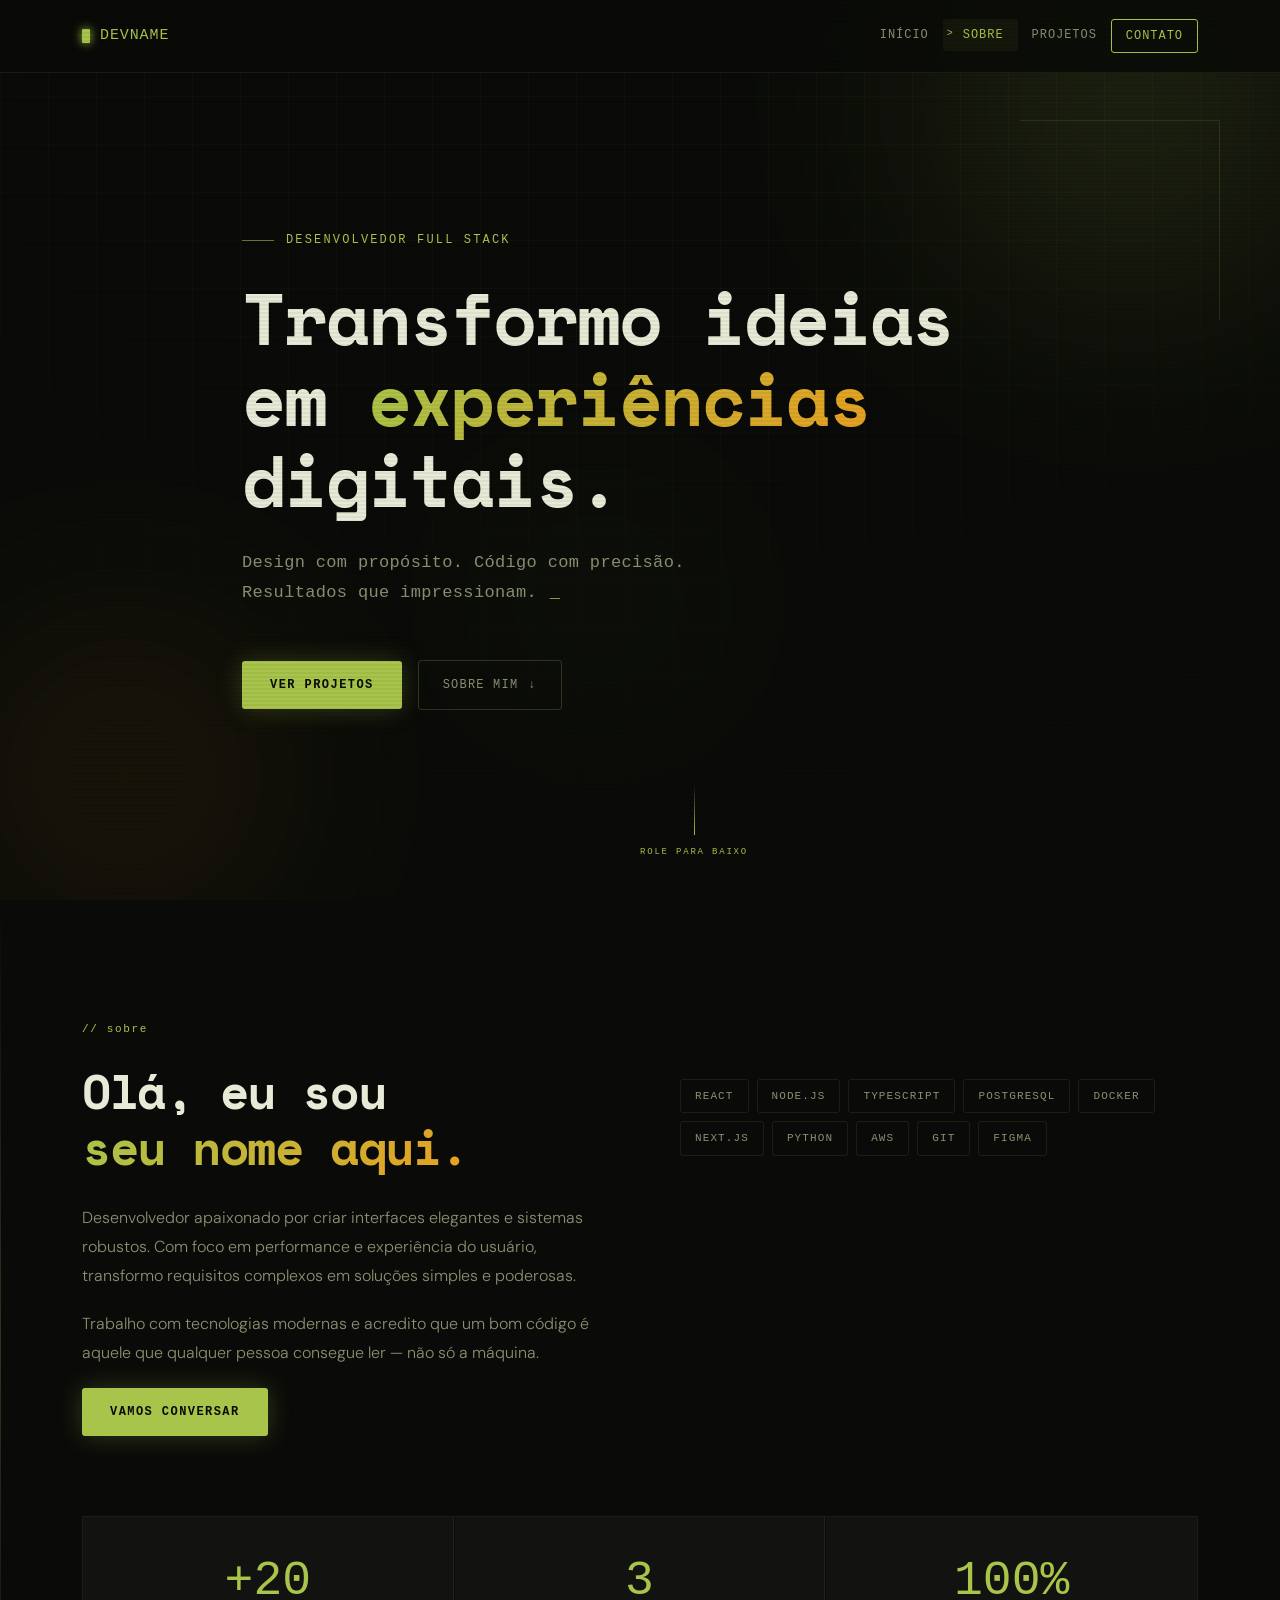
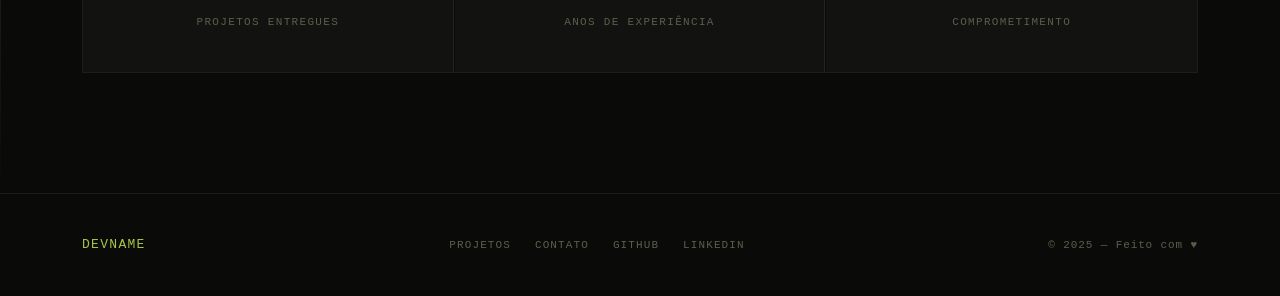
==== index.html @ 1d3e862f "update" ====
<!DOCTYPE html>
<html lang="pt-BR">
<head>
    <meta charset="UTF-8">
    <meta name="viewport" content="width=device-width, initial-scale=1.0">
    <title>Dev Portfolio</title>
    <link rel="preconnect" href="https://fonts.googleapis.com">
    <link rel="preconnect" href="https://fonts.gstatic.com" crossorigin>
    <link href="https://fonts.googleapis.com/css2?family=Space+Mono:wght@400;700&family=DM+Sans:opsz,wght@9..40,300;9..40,400;9..40,500&display=swap" rel="stylesheet">
    <link href="css/bootstrap.css" rel="stylesheet">
    <link href="css/style.css" rel="stylesheet">
</head>

<body data-bs-spy="scroll" data-bs-target="#menu" data-bs-offset="80" tabindex="0">

<!-- NAVBAR -->
<header id="site-header">
    <nav class="navbar navbar-expand-lg fixed-top">
        <div class="container">
            <a class="navbar-brand" href="#">
                <span class="brand-dot"></span>
                DevName
            </a>

            <button class="navbar-toggler" type="button" data-bs-toggle="collapse" data-bs-target="#menu">
                <span class="toggler-bar"></span>
                <span class="toggler-bar"></span>
            </button>

            <div class="collapse navbar-collapse" id="menu">
                <ul class="navbar-nav ms-auto">
                    <li class="nav-item"><a class="nav-link" href="#inicio">Início</a></li>
                    <li class="nav-item"><a class="nav-link" href="#sobre">Sobre</a></li>
                    <li class="nav-item"><a class="nav-link" href="projetos.html">Projetos</a></li>
                    <li class="nav-item"><a class="nav-link nav-cta" href="contato.html">Contato</a></li>
                </ul>
            </div>
        </div>
    </nav>
</header>

<!-- HERO -->
<section id="inicio" class="hero-section">
    <div class="hero-bg">
        <div class="orb orb-1"></div>
        <div class="orb orb-2"></div>
        <div class="orb orb-3"></div>
        <div class="grid-overlay"></div>
    </div>

    <div class="container hero-content">
        <div class="hero-eyebrow reveal-up">Desenvolvedor Full Stack</div>
        <h1 class="hero-title reveal-up delay-1">
            Transformo ideias<br>
            em <em>experiências</em><br>
            digitais.
        </h1>
        <p class="hero-sub reveal-up delay-2">
            Design com propósito. Código com precisão.<br>Resultados que impressionam.
        </p>
        <div class="hero-actions reveal-up delay-3">
            <a href="projetos.html" class="btn-primary-custom">Ver projetos</a>
            <a href="#sobre" class="btn-ghost-custom">Sobre mim <span class="arrow">↓</span></a>
        </div>
    </div>

    <div class="hero-scroll-hint reveal-up delay-4">
        <div class="scroll-line"></div>
        <span>role para baixo</span>
    </div>
</section>

<!-- SOBRE -->
<section id="sobre" class="sobre-section">
    <div class="container">
        <div class="section-label reveal-up">// sobre</div>

        <div class="sobre-grid">
            <div class="sobre-text">
                <h2 class="section-title reveal-up">
                    Olá, eu sou<br><em>seu nome aqui.</em>
                </h2>
                <p class="reveal-up delay-1">
                    Desenvolvedor apaixonado por criar interfaces elegantes e sistemas robustos. 
                    Com foco em performance e experiência do usuário, transformo requisitos 
                    complexos em soluções simples e poderosas.
                </p>
                <p class="reveal-up delay-2">
                    Trabalho com tecnologias modernas e acredito que um bom código é aquele 
                    que qualquer pessoa consegue ler — não só a máquina.
                </p>
                <a href="contato.html" class="btn-primary-custom reveal-up delay-3">Vamos conversar</a>
            </div>

            <div class="sobre-skills reveal-up delay-1">
                <div class="skill-chip">React</div>
                <div class="skill-chip">Node.js</div>
                <div class="skill-chip">TypeScript</div>
                <div class="skill-chip">PostgreSQL</div>
                <div class="skill-chip">Docker</div>
                <div class="skill-chip">Next.js</div>
                <div class="skill-chip">Python</div>
                <div class="skill-chip">AWS</div>
                <div class="skill-chip">Git</div>
                <div class="skill-chip">Figma</div>
            </div>
        </div>

        <!-- Stats -->
        <div class="stats-row">
            <div class="stat-card reveal-up">
                <div class="stat-number">+20</div>
                <div class="stat-label">Projetos entregues</div>
            </div>
            <div class="stat-card reveal-up delay-1">
                <div class="stat-number">3</div>
                <div class="stat-label">Anos de experiência</div>
            </div>
            <div class="stat-card reveal-up delay-2">
                <div class="stat-number">100%</div>
                <div class="stat-label">Comprometimento</div>
            </div>
        </div>

    </div>
</section>

<!-- FOOTER -->
<footer class="site-footer">
    <div class="container">
        <div class="footer-inner">
            <div class="footer-brand">DevName</div>
            <div class="footer-links">
                <a href="projetos.html">Projetos</a>
                <a href="contato.html">Contato</a>
                <a href="https://github.com" target="_blank">GitHub</a>
                <a href="https://linkedin.com" target="_blank">LinkedIn</a>
            </div>
            <div class="footer-copy">© 2025 — Feito com ♥</div>
        </div>
    </div>
</foot>

<script src="js/bootstrap.bundle.min.js"></script>
<script src="js/script.js"></script>
</body>
</html>
---- css/style.css ----
/* ==============================================
   RESET & BASE
=============================================== */
*, *::before, *::after {
    box-sizing: border-box;
    margin: 0;
    padding: 0;
}

:root {
    --bg:          #0a0b08;
    --bg-2:        #0f1009;
    --surface:     rgba(255,255,255,0.03);
    --surface-2:   rgba(255,255,255,0.06);
    --border:      rgba(180,200,120,0.1);
    --border-2:    rgba(180,200,120,0.22);
    --text:        #d4d8c8;
    --text-muted:  #5a5f4a;
    --text-dim:    #8a9070;
    --accent:      #a8c44a;       /* terminal phosphor green */
    --accent-2:    #e8a020;       /* amber – oscilloscope */
    --accent-glow: rgba(168,196,74,0.2);
    --red:         #c44a4a;       /* warning/error red */

    --serif:  'Space Mono', 'Courier New', monospace;
    --sans:   'DM Sans', system-ui, sans-serif;
    --mono:   'Courier New', 'Lucida Console', monospace;

    --radius-sm: 3px;
    --radius:    6px;
    --radius-lg: 8px;

    --transition: 0.55s cubic-bezier(0.16, 1, 0.3, 1);
}

html { scroll-behavior: smooth; }

body {
    background: var(--bg);
    color: var(--text);
    font-family: var(--sans);
    font-size: 16px;
    line-height: 1.7;
    font-weight: 300;
    overflow-x: hidden;
    -webkit-font-smoothing: antialiased;
}

/* subtle scanline texture on body */
body::before {
    content: '';
    position: fixed;
    inset: 0;
    background-image: repeating-linear-gradient(
        0deg,
        transparent,
        transparent 2px,
        rgba(0,0,0,0.12) 2px,
        rgba(0,0,0,0.12) 4px
    );
    pointer-events: none;
    z-index: 9999;
    opacity: 0.4;
}

/* ==============================================
   NAVBAR
=============================================== */
.navbar {
    background: rgba(10,11,8,0.85) !important;
    backdrop-filter: blur(14px);
    -webkit-backdrop-filter: blur(14px);
    border-bottom: 1px solid var(--border) !important;
    padding: 18px 0;
    transition: padding 0.3s ease;
}

.navbar.scrolled {
    padding: 12px 0;
    border-bottom-color: var(--border-2) !important;
}

.navbar-brand {
    font-family: var(--mono);
    font-weight: 400;
    font-size: 15px;
    color: var(--accent) !important;
    letter-spacing: 0.06em;
    text-transform: uppercase;
    display: flex;
    align-items: center;
    gap: 10px;
    text-decoration: none;
}

/* blinking cursor dot */
.brand-dot {
    width: 8px;
    height: 14px;
    background: var(--accent);
    border-radius: 1px;
    display: inline-block;
    box-shadow: 0 0 10px var(--accent);
    animation: blink 1.1s step-end infinite;
}

@keyframes blink {
    0%, 100% { opacity: 1; }
    50%       { opacity: 0; }
}

.navbar-nav .nav-link {
    color: var(--text-dim) !important;
    font-family: var(--mono);
    font-size: 12px;
    font-weight: 400;
    letter-spacing: 0.08em;
    text-transform: uppercase;
    padding: 6px 14px !important;
    border-radius: var(--radius-sm);
    transition: all 0.2s ease;
    text-decoration: none;
    position: relative;
}

.navbar-nav .nav-link::before {
    content: '>';
    position: absolute;
    left: 4px;
    opacity: 0;
    color: var(--accent);
    font-size: 10px;
    transition: opacity 0.15s ease;
}

.navbar-nav .nav-link:hover,
.navbar-nav .nav-link.active {
    color: var(--accent) !important;
    background: rgba(168,196,74,0.06);
    padding-left: 20px !important;
}

.navbar-nav .nav-link:hover::before,
.navbar-nav .nav-link.active::before {
    opacity: 1;
}

.navbar-nav .nav-cta {
    background: transparent;
    border: 1px solid var(--accent) !important;
    color: var(--accent) !important;
    font-family: var(--mono);
}

.navbar-nav .nav-cta:hover {
    background: var(--accent) !important;
    color: var(--bg) !important;
    box-shadow: 0 0 16px var(--accent-glow);
}

.navbar-nav .nav-cta::before { display: none; }

.navbar-toggler {
    border: none !important;
    box-shadow: none !important;
    padding: 4px;
    display: flex;
    flex-direction: column;
    gap: 5px;
    background: none;
    cursor: pointer;
}

.toggler-bar {
    display: block;
    width: 22px;
    height: 1px;
    background: var(--accent);
    border-radius: 0;
    transition: all 0.3s ease;
}

/* ==============================================
   HERO BG EFFECTS
=============================================== */
.hero-bg {
    position: absolute;
    inset: 0;
    overflow: hidden;
    pointer-events: none;
    z-index: 0;
}

.orb {
    position: absolute;
    border-radius: 50%;
    filter: blur(100px);
    opacity: 0.18;
    animation: float 10s ease-in-out infinite;
}

.orb-1 {
    width: 600px;
    height: 600px;
    background: radial-gradient(circle, var(--accent) 0%, transparent 70%);
    top: -200px;
    right: -150px;
    animation-delay: 0s;
}

.orb-2 {
    width: 450px;
    height: 450px;
    background: radial-gradient(circle, var(--accent-2) 0%, transparent 70%);
    bottom: -100px;
    left: -100px;
    opacity: 0.12;
    animation-delay: -5s;
}

.orb-3 {
    width: 300px;
    height: 300px;
    background: radial-gradient(circle, var(--accent) 0%, transparent 70%);
    top: 50%;
    left: 35%;
    opacity: 0.07;
    animation-delay: -2.5s;
}

@keyframes float {
    0%, 100% { transform: translateY(0) scale(1); }
    50%       { transform: translateY(-40px) scale(1.04); }
}

/* circuit-board grid */
.grid-overlay {
    position: absolute;
    inset: 0;
    background-image:
        linear-gradient(rgba(168,196,74,0.04) 1px, transparent 1px),
        linear-gradient(90deg, rgba(168,196,74,0.04) 1px, transparent 1px);
    background-size: 48px 48px;
    mask-image: radial-gradient(ellipse 90% 90% at 50% 0%, black 30%, transparent 100%);
}

/* corner bracket decorations */
.hero-bg::after {
    content: '';
    position: absolute;
    top: 120px;
    right: 60px;
    width: 200px;
    height: 200px;
    border-top: 1px solid rgba(168,196,74,0.15);
    border-right: 1px solid rgba(168,196,74,0.15);
    pointer-events: none;
}

/* ==============================================
   HERO SECTION
=============================================== */
.hero-section {
    position: relative;
    min-height: 100vh;
    display: flex;
    align-items: center;
    padding: 120px 0 80px;
}

.hero-content {
    position: relative;
    z-index: 1;
    max-width: 820px;
}

.hero-eyebrow {
    font-family: var(--mono);
    font-size: 12px;
    font-weight: 400;
    letter-spacing: 0.18em;
    text-transform: uppercase;
    color: var(--accent);
    margin-bottom: 28px;
    display: flex;
    align-items: center;
    gap: 12px;
}

.hero-eyebrow::before {
    content: '';
    display: inline-block;
    width: 32px;
    height: 1px;
    background: var(--accent);
    opacity: 0.6;
}

.hero-title {
    font-family: var(--serif);
    font-size: clamp(38px, 5.8vw, 72px);
    line-height: 1.12;
    font-weight: 700;
    letter-spacing: -0.03em;
    color: #e8ead8;
    margin-bottom: 28px;
}

.hero-title em {
    font-style: normal;
    color: transparent;
    background: linear-gradient(120deg, var(--accent) 0%, var(--accent-2) 100%);
    -webkit-background-clip: text;
    background-clip: text;
}

.hero-sub {
    font-size: 17px;
    color: var(--text-dim);
    font-weight: 300;
    line-height: 1.75;
    margin-bottom: 52px;
    font-family: var(--mono);
    letter-spacing: 0.02em;
}

/* typed cursor effect on hero-sub */
.hero-sub::after {
    content: '_';
    color: var(--accent);
    animation: blink 1s step-end infinite;
    margin-left: 2px;
}

.hero-actions {
    display: flex;
    gap: 16px;
    flex-wrap: wrap;
    align-items: center;
}

.hero-scroll-hint {
    position: absolute;
    bottom: 40px;
    left: 50%;
    transform: translateX(-50%);
    z-index: 1;
    display: flex;
    flex-direction: column;
    align-items: center;
    gap: 10px;
    opacity: 0.35;
}

.scroll-line {
    width: 1px;
    height: 50px;
    background: linear-gradient(to bottom, transparent, var(--accent));
    animation: scrollPulse 2s ease-in-out infinite;
}

.hero-scroll-hint span {
    font-family: var(--mono);
    font-size: 9px;
    letter-spacing: 0.2em;
    text-transform: uppercase;
    color: var(--accent);
}

@keyframes scrollPulse {
    0%, 100% { opacity: 0.4; transform: scaleY(1); }
    50%       { opacity: 1;   transform: scaleY(1.15); }
}

/* ==============================================
   BUTTONS
=============================================== */
.btn-primary-custom {
    display: inline-flex;
    align-items: center;
    gap: 10px;
    background: var(--accent);
    color: #0a0b08;
    text-decoration: none;
    font-family: var(--mono);
    font-size: 12px;
    font-weight: 700;
    letter-spacing: 0.12em;
    text-transform: uppercase;
    padding: 14px 28px;
    border-radius: var(--radius-sm);
    border: none;
    cursor: pointer;
    transition: all 0.2s ease;
    box-shadow: 0 0 24px rgba(168,196,74,0.25);
    position: relative;
    overflow: hidden;
}

.btn-primary-custom::before {
    content: '';
    position: absolute;
    inset: 0;
    background: rgba(255,255,255,0.12);
    opacity: 0;
    transition: opacity 0.2s ease;
}

.btn-primary-custom:hover {
    transform: translateY(-2px);
    box-shadow: 0 6px 32px rgba(168,196,74,0.4);
    color: #0a0b08;
}

.btn-primary-custom:hover::before { opacity: 1; }

.btn-primary-custom .arrow {
    transition: transform 0.2s ease;
    font-size: 14px;
}

.btn-primary-custom:hover .arrow {
    transform: translateX(4px);
}

.btn-ghost-custom {
    display: inline-flex;
    align-items: center;
    gap: 10px;
    background: transparent;
    color: var(--text-dim);
    text-decoration: none;
    font-family: var(--mono);
    font-size: 12px;
    font-weight: 400;
    letter-spacing: 0.1em;
    text-transform: uppercase;
    padding: 14px 24px;
    border-radius: var(--radius-sm);
    border: 1px solid var(--border-2);
    transition: all 0.2s ease;
}

.btn-ghost-custom:hover {
    color: var(--accent);
    border-color: var(--accent);
    background: rgba(168,196,74,0.06);
}

.btn-ghost-custom .arrow {
    transition: transform 0.25s ease;
}

.btn-ghost-custom:hover .arrow {
    transform: translateY(4px);
}

.w-100 { width: 100%; justify-content: center; }

/* ==============================================
   SECTION COMMONS
=============================================== */
.section-label {
    font-family: var(--mono);
    font-size: 11px;
    font-weight: 400;
    letter-spacing: 0.15em;
    color: var(--accent);
    margin-bottom: 24px;
    opacity: 0.7;
}

.section-title {
    font-family: var(--serif);
    font-size: clamp(28px, 4vw, 48px);
    line-height: 1.18;
    font-weight: 700;
    letter-spacing: -0.03em;
    color: #e8ead8;
    margin-bottom: 28px;
}

.section-title em {
    font-style: normal;
    color: transparent;
    background: linear-gradient(120deg, var(--accent), var(--accent-2));
    -webkit-background-clip: text;
    background-clip: text;
}

/* ==============================================
   SOBRE SECTION
=============================================== */
.sobre-section {
    padding: 120px 0;
    position: relative;
}

/* vertical rule left */
.sobre-section::before {
    content: '';
    position: absolute;
    top: 0;
    left: 0;
    width: 1px;
    height: 100%;
    background: linear-gradient(to bottom, transparent, var(--border-2), transparent);
    pointer-events: none;
}

.sobre-grid {
    display: grid;
    grid-template-columns: 1fr 1fr;
    gap: 80px;
    align-items: start;
    margin-bottom: 80px;
}

.sobre-text p {
    color: var(--text-dim);
    margin-bottom: 20px;
    font-size: 16px;
    line-height: 1.8;
}

.sobre-skills {
    display: flex;
    flex-wrap: wrap;
    gap: 8px;
    padding-top: 16px;
}

.skill-chip {
    background: transparent;
    border: 1px solid var(--border);
    color: var(--text-dim);
    font-family: var(--mono);
    font-size: 11px;
    font-weight: 400;
    letter-spacing: 0.1em;
    text-transform: uppercase;
    padding: 7px 14px;
    border-radius: var(--radius-sm);
    transition: all 0.2s ease;
    cursor: default;
}

.skill-chip:hover {
    border-color: var(--accent);
    color: var(--accent);
    background: rgba(168,196,74,0.06);
    box-shadow: 0 0 12px rgba(168,196,74,0.12);
}

.stats-row {
    display: grid;
    grid-template-columns: repeat(3, 1fr);
    gap: 1px;
    border-radius: 0;
    overflow: hidden;
    border: 1px solid var(--border);
}

.stat-card {
    background: var(--surface);
    border: none;
    border-right: 1px solid var(--border);
    padding: 40px;
    text-align: center;
    transition: background 0.2s ease;
    position: relative;
}

.stat-card:last-child { border-right: none; }

.stat-card::before {
    content: '';
    position: absolute;
    top: 0;
    left: 50%;
    transform: translateX(-50%);
    width: 40px;
    height: 2px;
    background: var(--accent);
    opacity: 0;
    transition: opacity 0.2s ease;
}

.stat-card:hover { background: var(--surface-2); }
.stat-card:hover::before { opacity: 1; }

.stat-number {
    font-family: var(--mono);
    font-size: 48px;
    font-weight: 400;
    line-height: 1;
    margin-bottom: 8px;
    color: var(--accent);
}

.stat-label {
    font-family: var(--mono);
    font-size: 11px;
    letter-spacing: 0.12em;
    text-transform: uppercase;
    color: var(--text-muted);
    font-weight: 400;
}

/* ==============================================
   PAGE HERO (subpages)
=============================================== */
.page-hero {
    position: relative;
    padding: 160px 0 80px;
    overflow: hidden;
}

.page-title {
    font-family: var(--serif);
    font-size: clamp(36px, 5.5vw, 68px);
    line-height: 1.12;
    font-weight: 700;
    letter-spacing: -0.03em;
    color: #e8ead8;
    margin-bottom: 20px;
    position: relative;
    z-index: 1;
}

.page-sub {
    font-size: 15px;
    color: var(--text-dim);
    max-width: 520px;
    position: relative;
    z-index: 1;
    font-family: var(--mono);
    letter-spacing: 0.02em;
}

/* ==============================================
   PROJETOS
=============================================== */
.projetos-section {
    padding: 40px 0 100px;
}

.projeto-featured {
    background: var(--surface);
    border: 1px solid var(--border);
    border-radius: 0;
    padding: 56px;
    margin-bottom: 2px;
    display: grid;
    grid-template-columns: 100px 1fr auto;
    gap: 40px;
    align-items: center;
    transition: border-color 0.25s ease, background 0.25s ease;
    position: relative;
}

/* left accent bar */
.projeto-featured::before {
    content: '';
    position: absolute;
    top: 0;
    left: 0;
    width: 3px;
    height: 100%;
    background: var(--accent);
    opacity: 0;
    transition: opacity 0.25s ease;
}

.projeto-featured:hover {
    border-color: var(--border-2);
    background: var(--surface-2);
}

.projeto-featured:hover::before { opacity: 1; }

.projeto-featured-meta {
    display: flex;
    flex-direction: column;
    gap: 10px;
}

.projeto-num {
    font-family: var(--mono);
    font-size: 11px;
    letter-spacing: 0.15em;
    color: var(--text-muted);
}

.projeto-tag {
    font-family: var(--mono);
    font-size: 10px;
    font-weight: 400;
    letter-spacing: 0.12em;
    text-transform: uppercase;
    color: var(--accent);
    background: rgba(168,196,74,0.08);
    padding: 4px 10px;
    border-radius: 0;
    border: 1px solid rgba(168,196,74,0.2);
    white-space: nowrap;
    width: fit-content;
}

.projeto-featured-body h2 {
    font-family: var(--serif);
    font-size: 26px;
    font-weight: 700;
    color: #e8ead8;
    margin-bottom: 12px;
    letter-spacing: -0.02em;
}

.projeto-featured-body p {
    color: var(--text-dim);
    font-size: 15px;
    margin-bottom: 20px;
    max-width: 500px;
}

.projeto-techs {
    display: flex;
    flex-wrap: wrap;
    gap: 6px;
}

.projeto-techs span {
    font-family: var(--mono);
    font-size: 11px;
    letter-spacing: 0.08em;
    color: var(--text-muted);
    background: rgba(255,255,255,0.03);
    border: 1px solid var(--border);
    padding: 3px 10px;
    border-radius: 0;
}

.projeto-featured-actions {
    display: flex;
    flex-direction: column;
    gap: 12px;
    white-space: nowrap;
}

.projetos-grid {
    display: grid;
    grid-template-columns: repeat(3, 1fr);
    gap: 2px;
}

.projeto-card {
    background: var(--surface);
    border: 1px solid var(--border);
    border-radius: 0;
    padding: 36px;
    display: flex;
    flex-direction: column;
    gap: 12px;
    transition: all 0.25s ease;
    position: relative;
    overflow: hidden;
}

.projeto-card::after {
    content: '';
    position: absolute;
    bottom: 0;
    left: 0;
    width: 0;
    height: 2px;
    background: var(--accent);
    transition: width 0.3s ease;
}

.projeto-card:hover {
    border-color: var(--border-2);
    background: var(--surface-2);
    transform: translateY(-2px);
}

.projeto-card:hover::after { width: 100%; }

.projeto-card-header {
    display: flex;
    align-items: center;
    justify-content: space-between;
    margin-bottom: 8px;
}

.projeto-card h3 {
    font-family: var(--serif);
    font-size: 18px;
    font-weight: 700;
    color: #e8ead8;
    letter-spacing: -0.02em;
}

.projeto-card p {
    color: var(--text-dim);
    font-size: 14px;
    flex: 1;
}

.projeto-card-footer {
    padding-top: 16px;
    border-top: 1px solid var(--border);
}

.link-arrow {
    font-family: var(--mono);
    font-size: 11px;
    letter-spacing: 0.1em;
    text-transform: uppercase;
    color: var(--accent);
    text-decoration: none;
    font-weight: 400;
    transition: letter-spacing 0.2s ease;
    display: inline-flex;
    align-items: center;
    gap: 8px;
}

.link-arrow:hover {
    color: #fff;
    letter-spacing: 0.15em;
}

/* ==============================================
   CTA SECTION
=============================================== */
.cta-section {
    padding: 80px 0 120px;
}

.cta-inner {
    background: var(--surface);
    border: 1px solid var(--border);
    border-top: 2px solid var(--accent);
    border-radius: 0;
    padding: 80px;
    text-align: center;
    position: relative;
    overflow: hidden;
}

.cta-inner::before {
    content: '/* call to action */';
    position: absolute;
    top: 20px;
    left: 28px;
    font-family: var(--mono);
    font-size: 11px;
    color: var(--text-muted);
    letter-spacing: 0.06em;
    opacity: 0.6;
}

.cta-inner h2 {
    font-family: var(--serif);
    font-size: 38px;
    font-weight: 700;
    color: #e8ead8;
    margin-bottom: 16px;
    letter-spacing: -0.03em;
}

.cta-inner p {
    color: var(--text-dim);
    font-size: 16px;
    margin-bottom: 40px;
    font-family: var(--mono);
    letter-spacing: 0.02em;
}

/* ==============================================
   CONTATO
=============================================== */
.contato-section {
    padding: 60px 0 120px;
}

.contato-grid {
    display: grid;
    grid-template-columns: 1fr 1.4fr;
    gap: 80px;
    align-items: start;
}

.contato-info h2 {
    font-family: var(--serif);
    font-size: 38px;
    font-weight: 700;
    color: #e8ead8;
    line-height: 1.15;
    letter-spacing: -0.03em;
    margin-bottom: 20px;
}

.contato-info h2 em {
    font-style: normal;
    color: transparent;
    background: linear-gradient(120deg, var(--accent), var(--accent-2));
    -webkit-background-clip: text;
    background-clip: text;
}

.contato-info > p {
    color: var(--text-dim);
    margin-bottom: 48px;
    font-size: 15px;
    font-family: var(--mono);
    letter-spacing: 0.02em;
}

.contato-links {
    display: flex;
    flex-direction: column;
    gap: 2px;
}

.contato-link-item {
    display: flex;
    align-items: center;
    gap: 20px;
    background: var(--surface);
    border: 1px solid var(--border);
    border-left: 2px solid transparent;
    padding: 18px 22px;
    text-decoration: none;
    transition: all 0.2s ease;
}

.contato-link-item:hover {
    border-left-color: var(--accent);
    background: var(--surface-2);
    transform: translateX(4px);
}

.contato-icon {
    width: 38px;
    height: 38px;
    background: rgba(168,196,74,0.07);
    border: 1px solid var(--border);
    border-radius: var(--radius-sm);
    display: flex;
    align-items: center;
    justify-content: center;
    font-size: 14px;
    font-family: var(--mono);
    color: var(--accent);
    flex-shrink: 0;
}

.link-label {
    font-family: var(--mono);
    font-size: 10px;
    font-weight: 400;
    letter-spacing: 0.14em;
    text-transform: uppercase;
    color: var(--text-muted);
    margin-bottom: 2px;
}

.link-value {
    font-family: var(--mono);
    font-size: 13px;
    color: var(--text);
    letter-spacing: 0.02em;
}

/* FORM */
.contato-form-wrap {
    background: var(--surface);
    border: 1px solid var(--border);
    border-radius: 0;
    border-top: 2px solid var(--border-2);
    padding: 48px;
    position: relative;
}

.contato-form-wrap::before {
    content: '> send_message()';
    position: absolute;
    top: 18px;
    left: 26px;
    font-family: var(--mono);
    font-size: 11px;
    color: var(--accent);
    letter-spacing: 0.06em;
    opacity: 0.5;
}

.contato-form {
    display: flex;
    flex-direction: column;
    gap: 20px;
    margin-top: 12px;
}

.form-row {
    display: grid;
    grid-template-columns: 1fr 1fr;
    gap: 16px;
}

.form-group {
    display: flex;
    flex-direction: column;
    gap: 8px;
}

.form-group label {
    font-family: var(--mono);
    font-size: 11px;
    font-weight: 400;
    letter-spacing: 0.12em;
    text-transform: uppercase;
    color: var(--text-muted);
}

.form-group label::before {
    content: '# ';
    color: var(--accent);
    opacity: 0.5;
}

.form-input {
    background: rgba(0,0,0,0.35);
    border: 1px solid var(--border);
    border-radius: 0;
    padding: 12px 14px;
    color: var(--text);
    font-family: var(--mono);
    font-size: 13px;
    font-weight: 400;
    letter-spacing: 0.04em;
    outline: none;
    transition: all 0.2s ease;
    width: 100%;
    resize: vertical;
}

.form-input::placeholder {
    color: var(--text-muted);
    opacity: 0.6;
}

.form-input:focus {
    border-color: var(--accent);
    background: rgba(168,196,74,0.04);
    box-shadow: 0 0 0 2px rgba(168,196,74,0.08), inset 0 0 0 1px rgba(168,196,74,0.15);
}

textarea.form-input {
    min-height: 120px;
}

/* ==============================================
   FOOTER
=============================================== */
.site-footer {
    border-top: 1px solid var(--border);
    padding: 40px 0;
}

.footer-inner {
    display: flex;
    align-items: center;
    justify-content: space-between;
    flex-wrap: wrap;
    gap: 20px;
}

.footer-brand {
    font-family: var(--mono);
    font-weight: 400;
    letter-spacing: 0.1em;
    text-transform: uppercase;
    color: var(--accent);
    font-size: 13px;
}

.footer-links {
    display: flex;
    gap: 24px;
}

.footer-links a {
    font-family: var(--mono);
    font-size: 11px;
    letter-spacing: 0.1em;
    text-transform: uppercase;
    color: var(--text-muted);
    text-decoration: none;
    transition: color 0.2s ease;
}

.footer-links a:hover {
    color: var(--accent);
}

.footer-copy {
    font-family: var(--mono);
    font-size: 11px;
    letter-spacing: 0.08em;
    color: var(--text-muted);
}

/* ==============================================
   REVEAL ANIMATIONS
=============================================== */
.reveal-up {
    opacity: 0;
    transform: translateY(32px);
    transition: opacity 0.75s var(--transition),
                transform 0.75s var(--transition);
}

.reveal-up.visible {
    opacity: 1;
    transform: translateY(0);
}

.delay-1 { transition-delay: 0.1s; }
.delay-2 { transition-delay: 0.2s; }
.delay-3 { transition-delay: 0.32s; }
.delay-4 { transition-delay: 0.5s; }

/* ==============================================
   RESPONSIVE
=============================================== */
@media (max-width: 991px) {
    .sobre-grid      { grid-template-columns: 1fr; gap: 48px; }
    .stats-row       { grid-template-columns: 1fr; }
    .stat-card       { padding: 28px; border-right: none; border-bottom: 1px solid var(--border); }
    .stat-card:last-child { border-bottom: none; }
    .projeto-featured {
        grid-template-columns: 1fr;
        gap: 24px;
    }
    .projetos-grid   { grid-template-columns: 1fr; gap: 2px; }
    .contato-grid    { grid-template-columns: 1fr; gap: 48px; }
    .form-row        { grid-template-columns: 1fr; }
    .cta-inner       { padding: 48px 32px; }
    .cta-inner h2    { font-size: 34px; }
}

@media (max-width: 767px) {
    .navbar-collapse {
        background: rgba(10,11,8,0.97);
        border: 1px solid var(--border);
        border-radius: 0;
        margin-top: 12px;
        padding: 16px;
    }
    .hero-title  { font-size: 42px; }
    .page-title  { font-size: 38px; }
    .hero-actions { flex-direction: column; align-items: flex-start; }
    .footer-inner { justify-content: center; text-align: center; }
    .footer-links { flex-wrap: wrap; justify-content: center; }
    .contato-form-wrap { padding: 28px; }
    .projeto-featured { padding: 28px; }
    .hero-bg::after { display: none; }
}

/* EXPANSÃO FULL WIDTH */
.feature-expand-full {
  width: 100%;
  margin-top: 30px;
  animation: fadeUp 0.5s ease;
}

.feature-expand-inner {
  display: grid;
  grid-template-columns: 1fr 1fr;
  gap: 30px;

  background: var(--surface-2);
  border: 1px solid var(--border);
  border-radius: var(--radius);
  padding: 40px;
}

/* imagem */
.feature-expand-inner img {
  width: 100%;
  border-radius: var(--radius-sm);
}

/* animação */
@keyframes fadeUp {
  from {
    opacity: 0;
    transform: translateY(20px);
  }
  to {
    opacity: 1;
    transform: translateY(0);
  }
}
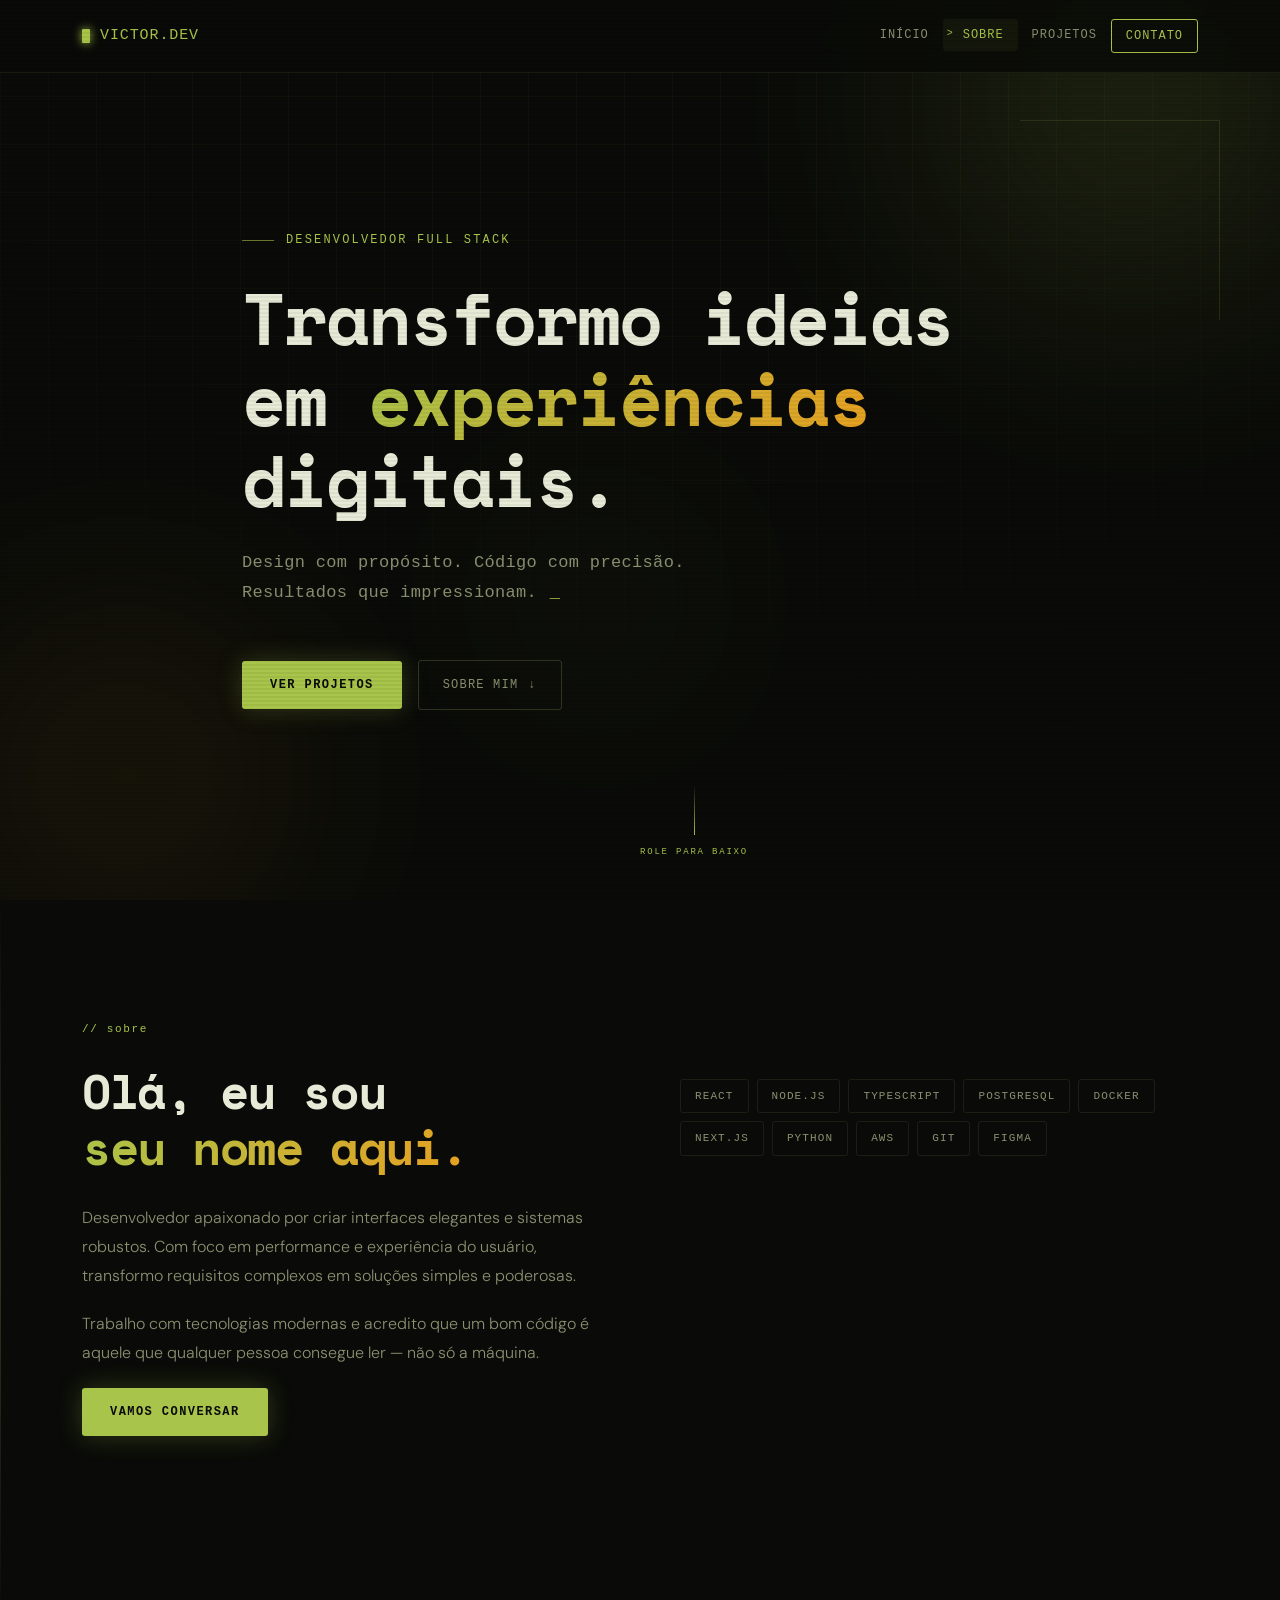
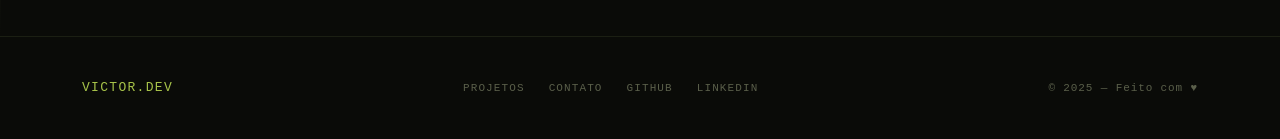
==== commit c9674c7e: "a" ====
--- a/index.html
+++ b/index.html
@@ -19,7 +19,7 @@
         <div class="container">
             <a class="navbar-brand" href="#">
                 <span class="brand-dot"></span>
-                DevName
+                Victor.Dev
             </a>
 
             <button class="navbar-toggler" type="button" data-bs-toggle="collapse" data-bs-target="#menu">
@@ -106,7 +106,7 @@
             </div>
         </div>
 
-        <!-- Stats -->
+     <!--
         <div class="stats-row">
             <div class="stat-card reveal-up">
                 <div class="stat-number">+20</div>
@@ -120,8 +120,7 @@
                 <div class="stat-number">100%</div>
                 <div class="stat-label">Comprometimento</div>
             </div>
-        </div>
-
+        </div>-->
     </div>
 </section>
 
@@ -129,7 +128,7 @@
 <footer class="site-footer">
     <div class="container">
         <div class="footer-inner">
-            <div class="footer-brand">DevName</div>
+            <div class="footer-brand">Victor.Dev</div>
             <div class="footer-links">
                 <a href="projetos.html">Projetos</a>
                 <a href="contato.html">Contato</a>
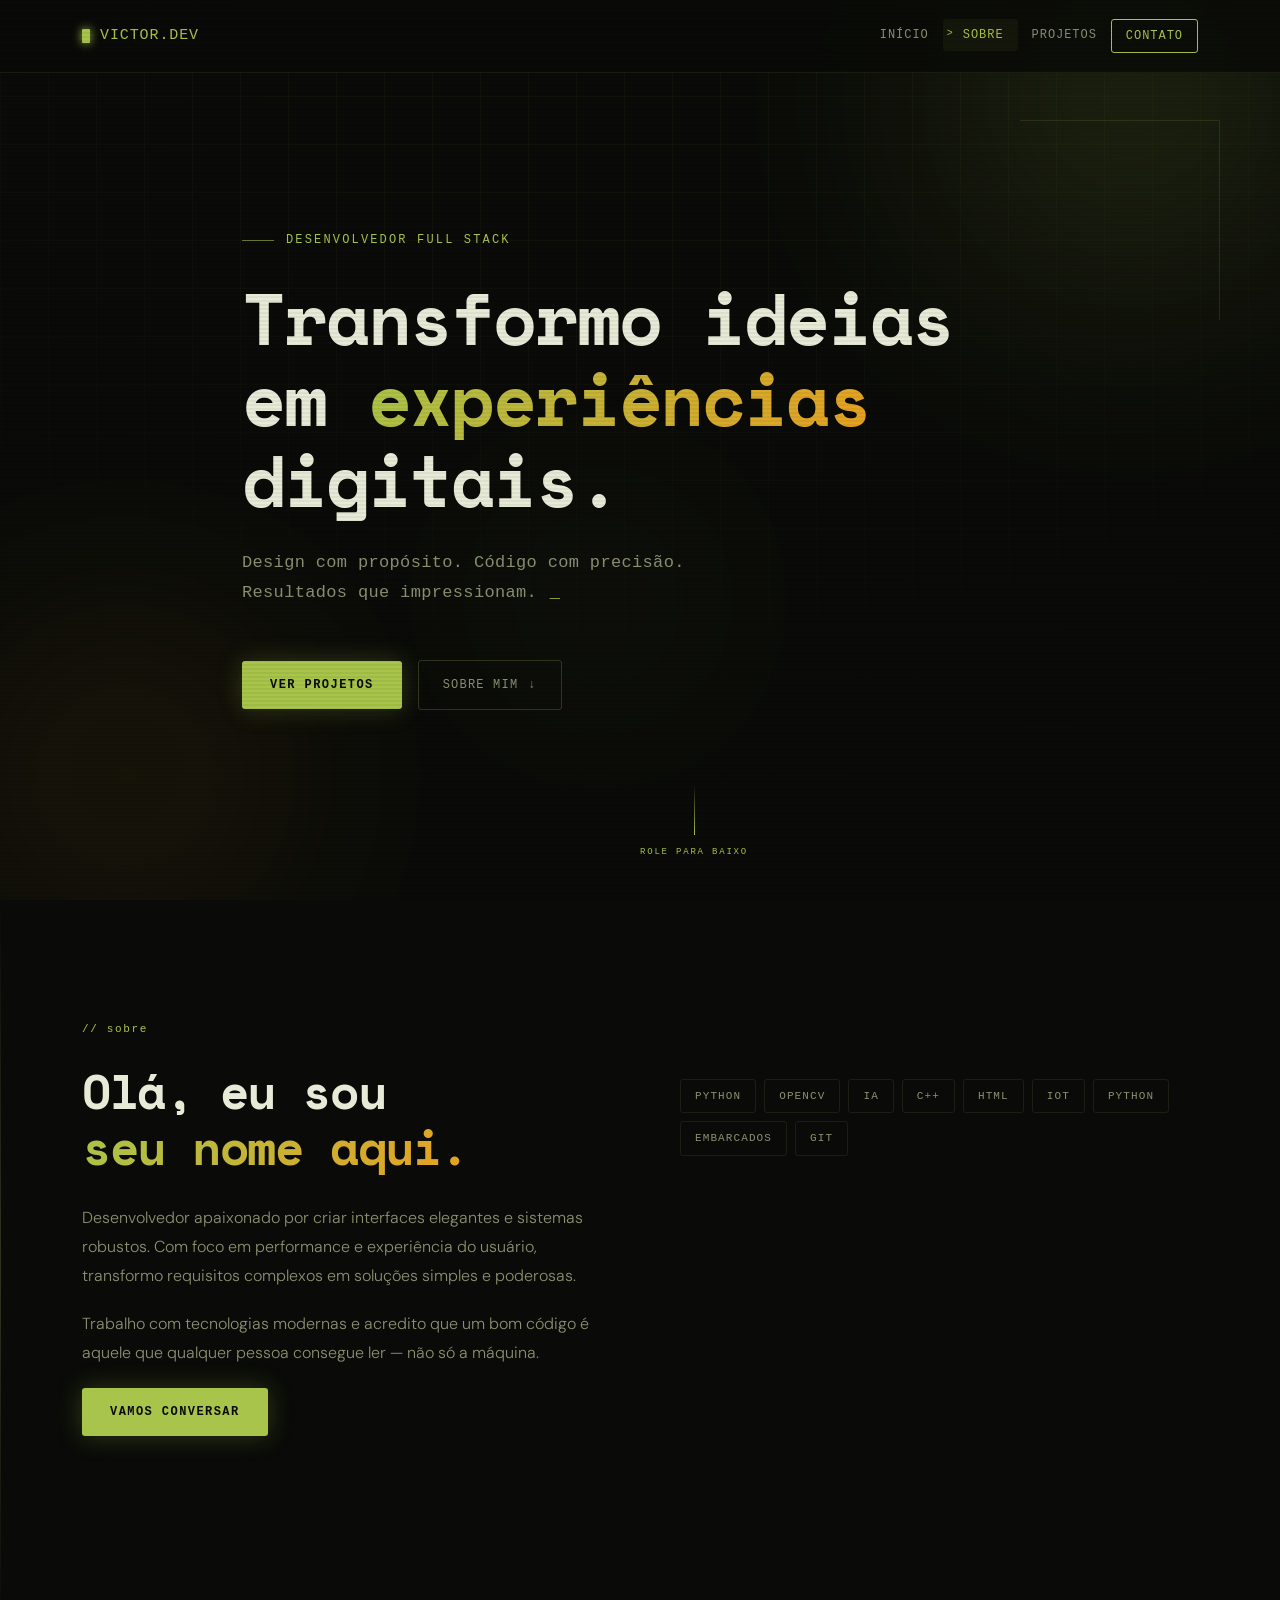
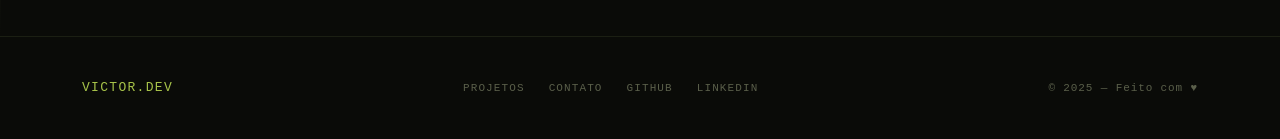
==== commit ced34c97: "Update index.html" ====
--- a/index.html
+++ b/index.html
@@ -93,16 +93,15 @@
             </div>
 
             <div class="sobre-skills reveal-up delay-1">
-                <div class="skill-chip">React</div>
-                <div class="skill-chip">Node.js</div>
-                <div class="skill-chip">TypeScript</div>
-                <div class="skill-chip">PostgreSQL</div>
-                <div class="skill-chip">Docker</div>
-                <div class="skill-chip">Next.js</div>
                 <div class="skill-chip">Python</div>
-                <div class="skill-chip">AWS</div>
+                <div class="skill-chip">OpenCV</div>
+                <div class="skill-chip">IA</div>
+                <div class="skill-chip">C++</div>
+                <div class="skill-chip">HTML</div>
+                <div class="skill-chip">IOT</div>
+                <div class="skill-chip">Python</div>
+                <div class="skill-chip">EMBARCADOS</div>
                 <div class="skill-chip">Git</div>
-                <div class="skill-chip">Figma</div>
             </div>
         </div>
 
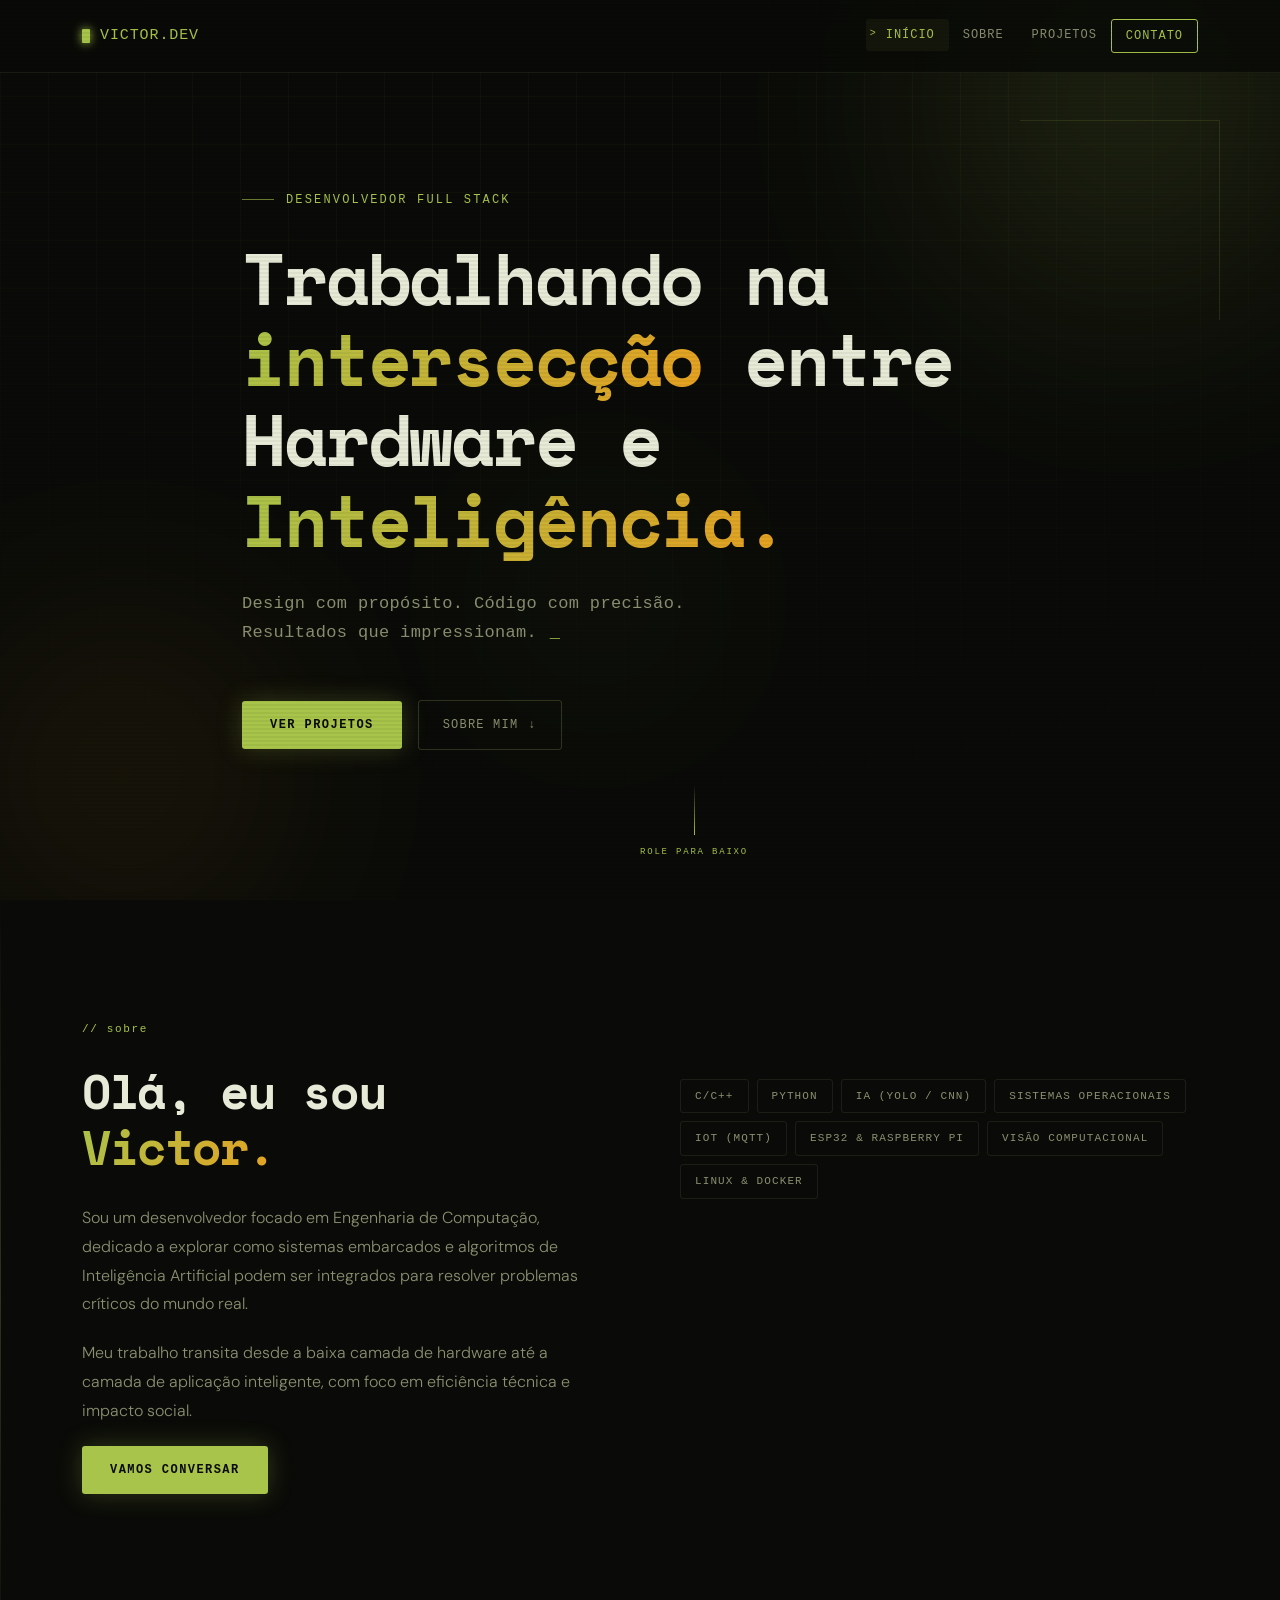
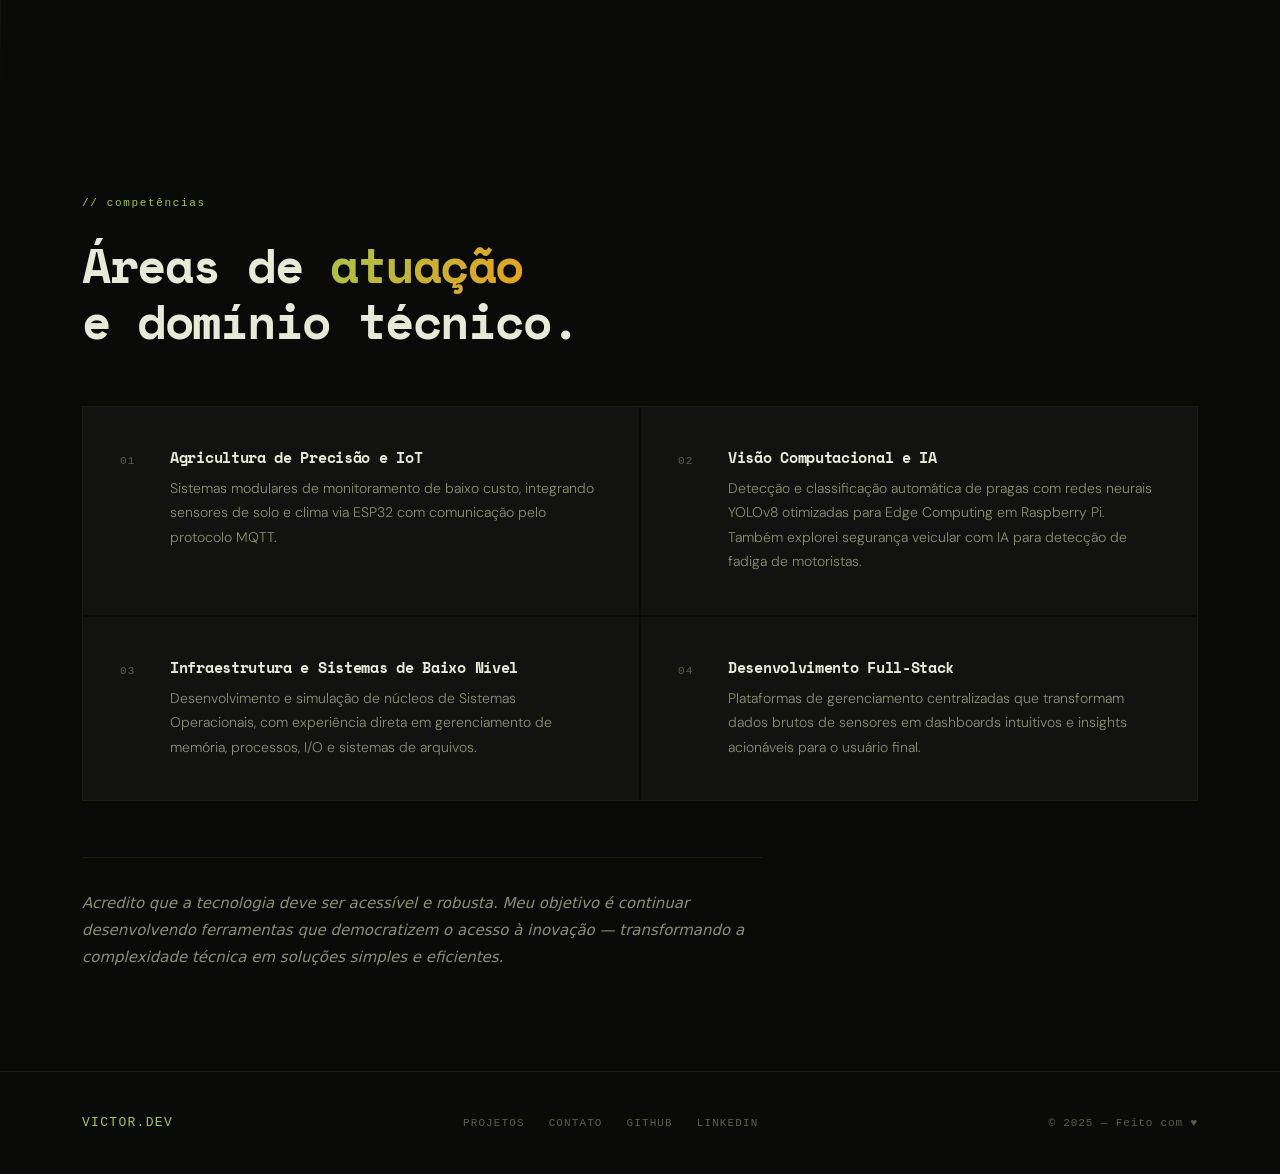
==== commit 64616f2d: "update" ====
--- a/index.html
+++ b/index.html
@@ -3,7 +3,7 @@
 <head>
     <meta charset="UTF-8">
     <meta name="viewport" content="width=device-width, initial-scale=1.0">
-    <title>Dev Portfolio</title>
+    <title>Victor.Dev\Home</title>
     <link rel="preconnect" href="https://fonts.googleapis.com">
     <link rel="preconnect" href="https://fonts.gstatic.com" crossorigin>
     <link href="https://fonts.googleapis.com/css2?family=Space+Mono:wght@400;700&family=DM+Sans:opsz,wght@9..40,300;9..40,400;9..40,500&display=swap" rel="stylesheet">
@@ -51,9 +51,7 @@
     <div class="container hero-content">
         <div class="hero-eyebrow reveal-up">Desenvolvedor Full Stack</div>
         <h1 class="hero-title reveal-up delay-1">
-            Transformo ideias<br>
-            em <em>experiências</em><br>
-            digitais.
+            Trabalhando na <br><em>intersecção</em> entre <br>Hardware e <em>Inteligência.</em>
         </h1>
         <p class="hero-sub reveal-up delay-2">
             Design com propósito. Código com precisão.<br>Resultados que impressionam.
@@ -78,48 +76,85 @@
         <div class="sobre-grid">
             <div class="sobre-text">
                 <h2 class="section-title reveal-up">
-                    Olá, eu sou<br><em>seu nome aqui.</em>
+                    Olá, eu sou<br><em>Victor.</em>
                 </h2>
                 <p class="reveal-up delay-1">
-                    Desenvolvedor apaixonado por criar interfaces elegantes e sistemas robustos. 
-                    Com foco em performance e experiência do usuário, transformo requisitos 
-                    complexos em soluções simples e poderosas.
+                    Sou um desenvolvedor focado em Engenharia de Computação, dedicado a explorar como sistemas embarcados e algoritmos de 
+                    Inteligência Artificial podem ser integrados para resolver problemas críticos do mundo real.
                 </p>
                 <p class="reveal-up delay-2">
-                    Trabalho com tecnologias modernas e acredito que um bom código é aquele 
-                    que qualquer pessoa consegue ler — não só a máquina.
+                    Meu trabalho transita desde a baixa camada de hardware até a camada de 
+                    aplicação inteligente, com foco em eficiência técnica e impacto social.
                 </p>
                 <a href="contato.html" class="btn-primary-custom reveal-up delay-3">Vamos conversar</a>
             </div>
 
             <div class="sobre-skills reveal-up delay-1">
+                <div class="skill-chip">C/C++</div>
                 <div class="skill-chip">Python</div>
-                <div class="skill-chip">OpenCV</div>
-                <div class="skill-chip">IA</div>
-                <div class="skill-chip">C++</div>
-                <div class="skill-chip">HTML</div>
-                <div class="skill-chip">IOT</div>
-                <div class="skill-chip">Python</div>
-                <div class="skill-chip">EMBARCADOS</div>
-                <div class="skill-chip">Git</div>
+                <div class="skill-chip">IA (YOLO / CNN)</div>
+                <div class="skill-chip">Sistemas Operacionais</div>
+                <div class="skill-chip">IoT (MQTT)</div>
+                <div class="skill-chip">ESP32 & Raspberry Pi</div>
+                <div class="skill-chip">Visão Computacional</div>
+                <div class="skill-chip">Linux & Docker</div>
             </div>
         </div>
+    </div>
+</section>
 
-     <!--
-        <div class="stats-row">
-            <div class="stat-card reveal-up">
-                <div class="stat-number">+20</div>
-                <div class="stat-label">Projetos entregues</div>
+<!-- COMPETÊNCIAS -->
+<section id="competencias" class="competencias-section">
+    <div class="container">
+
+        <div class="section-label reveal-up">// competências</div>
+
+        <div class="comp-header reveal-up delay-1">
+            <h2 class="section-title">
+                Áreas de <em>atuação</em><br>e domínio técnico.
+            </h2>
+        </div>
+
+        <div class="comp-grid">
+
+            <div class="comp-card reveal-up delay-1">
+                <div class="comp-number">01</div>
+                <div class="comp-content">
+                    <h4>Agricultura de Precisão e IoT</h4>
+                    <p>Sistemas modulares de monitoramento de baixo custo, integrando sensores de solo e clima via ESP32 com comunicação pelo protocolo MQTT.</p>
+                </div>
             </div>
-            <div class="stat-card reveal-up delay-1">
-                <div class="stat-number">3</div>
-                <div class="stat-label">Anos de experiência</div>
+
+            <div class="comp-card reveal-up delay-2">
+                <div class="comp-number">02</div>
+                <div class="comp-content">
+                    <h4>Visão Computacional e IA</h4>
+                    <p>Detecção e classificação automática de pragas com redes neurais YOLOv8 otimizadas para Edge Computing em Raspberry Pi. Também explorei segurança veicular com IA para detecção de fadiga de motoristas.</p>
+                </div>
             </div>
-            <div class="stat-card reveal-up delay-2">
-                <div class="stat-number">100%</div>
-                <div class="stat-label">Comprometimento</div>
+
+            <div class="comp-card reveal-up delay-3">
+                <div class="comp-number">03</div>
+                <div class="comp-content">
+                    <h4>Infraestrutura e Sistemas de Baixo Nível</h4>
+                    <p>Desenvolvimento e simulação de núcleos de Sistemas Operacionais, com experiência direta em gerenciamento de memória, processos, I/O e sistemas de arquivos.</p>
+                </div>
             </div>
-        </div>-->
+
+            <div class="comp-card reveal-up delay-4">
+                <div class="comp-number">04</div>
+                <div class="comp-content">
+                    <h4>Desenvolvimento Full-Stack</h4>
+                    <p>Plataformas de gerenciamento centralizadas que transformam dados brutos de sensores em dashboards intuitivos e insights acionáveis para o usuário final.</p>
+                </div>
+            </div>
+
+        </div>
+
+        <div class="comp-footer reveal-up">
+            <p>Acredito que a tecnologia deve ser acessível e robusta. Meu objetivo é continuar desenvolvendo ferramentas que democratizem o acesso à inovação — transformando a complexidade técnica em soluções simples e eficientes.</p>
+        </div>
+
     </div>
 </section>
 
--- a/css/style.css
+++ b/css/style.css
@@ -1130,6 +1130,263 @@
 .delay-2 { transition-delay: 0.2s; }
 .delay-3 { transition-delay: 0.32s; }
 .delay-4 { transition-delay: 0.5s; }
+
+/* ==============================================
+   TCC — FEATURE CARDS
+=============================================== */
+.features-section {
+    padding: 80px 0;
+}
+
+.feature-card {
+    background: var(--surface);
+    border: 1px solid var(--border);
+    border-radius: var(--radius);
+    padding: 40px 36px;
+    height: 100%;
+    transition: all 0.3s ease;
+    position: relative;
+    overflow: hidden;
+}
+
+.feature-card::before {
+    content: '';
+    position: absolute;
+    top: 0; left: 0; right: 0;
+    height: 1px;
+    background: linear-gradient(90deg, transparent, var(--accent), transparent);
+    opacity: 0;
+    transition: opacity 0.3s ease;
+}
+
+.feature-card:hover {
+    border-color: var(--border-2);
+    background: var(--surface-2);
+    transform: translateY(-4px);
+}
+
+.feature-card:hover::before {
+    opacity: 1;
+}
+
+.feature-icon {
+    width: 44px;
+    height: 44px;
+    background: rgba(168,196,74,0.08);
+    border: 1px solid rgba(168,196,74,0.2);
+    border-radius: var(--radius-sm);
+    display: flex;
+    align-items: center;
+    justify-content: center;
+    font-size: 20px;
+    margin-bottom: 20px;
+}
+
+.feature-card h5 {
+    font-family: var(--serif);
+    font-size: 16px;
+    font-weight: 700;
+    color: #e8ead8;
+    letter-spacing: -0.02em;
+    margin-bottom: 10px;
+}
+
+.feature-card p {
+    color: var(--text-dim);
+    font-size: 14px;
+    line-height: 1.7;
+    margin: 0;
+}
+
+/* ==============================================
+   TCC — PREVIEW / CARROSSEL
+=============================================== */
+.preview-section {
+    padding: 80px 0;
+}
+
+.preview-carousel {
+    background: var(--surface);
+    border: 1px solid var(--border);
+    border-radius: var(--radius);
+    overflow: hidden;
+    aspect-ratio: 16/9;
+    position: relative;
+}
+
+.carousel-slides {
+    width: 100%;
+    height: 100%;
+    position: relative;
+}
+
+.carousel-slide {
+    position: absolute;
+    inset: 0;
+    opacity: 0;
+    transition: opacity 0.4s ease;
+    pointer-events: none;
+}
+
+.carousel-slide.active {
+    opacity: 1;
+    pointer-events: auto;
+}
+
+.carousel-slide img {
+    width: 100%;
+    height: 100%;
+    object-fit: cover;
+    display: block;
+}
+
+.carousel-empty {
+    width: 100%;
+    height: 100%;
+    display: flex;
+    flex-direction: column;
+    align-items: center;
+    justify-content: center;
+    gap: 12px;
+    color: var(--text-muted);
+    font-size: 13px;
+}
+
+.carousel-empty .preview-icon {
+    font-size: 28px;
+    opacity: 0.4;
+}
+
+.carousel-btn {
+    position: absolute;
+    top: 50%;
+    transform: translateY(-50%);
+    z-index: 10;
+    background: rgba(0,0,0,0.55);
+    border: 1px solid rgba(255,255,255,0.12);
+    color: #e8ead8;
+    width: 36px;
+    height: 36px;
+    border-radius: 50%;
+    display: flex;
+    align-items: center;
+    justify-content: center;
+    cursor: pointer;
+    font-size: 16px;
+    line-height: 1;
+    transition: background 0.2s ease;
+    user-select: none;
+}
+
+.carousel-btn:hover {
+    background: rgba(168,196,74,0.3);
+}
+
+.carousel-btn.prev { left: 10px; }
+.carousel-btn.next { right: 10px; }
+
+.carousel-dots {
+    position: absolute;
+    bottom: 10px;
+    left: 50%;
+    transform: translateX(-50%);
+    display: flex;
+    gap: 6px;
+    z-index: 10;
+}
+
+.carousel-dot {
+    width: 7px;
+    height: 7px;
+    border-radius: 50%;
+    background: rgba(255,255,255,0.3);
+    cursor: pointer;
+    transition: background 0.2s ease, transform 0.2s ease;
+}
+
+.carousel-dot.active {
+    background: var(--accent);
+    transform: scale(1.2);
+}
+
+/* ==============================================
+   TCC — CTA DO PROJETO
+=============================================== */
+.projeto-cta {
+    padding: 80px 0 120px;
+}
+
+.projeto-cta-inner {
+    background: var(--surface);
+    border: 1px solid var(--border);
+    border-top: 2px solid var(--accent);
+    border-radius: 0;
+    padding: 80px;
+    text-align: center;
+    position: relative;
+}
+
+.projeto-cta-inner::before {
+    content: '/* fim do projeto */';
+    position: absolute;
+    top: 20px;
+    left: 28px;
+    font-family: var(--mono);
+    font-size: 11px;
+    color: var(--text-muted);
+    letter-spacing: 0.06em;
+    opacity: 0.6;
+}
+
+.projeto-cta-inner h2 {
+    font-family: var(--serif);
+    font-size: clamp(26px, 3.5vw, 38px);
+    font-weight: 700;
+    color: #e8ead8;
+    letter-spacing: -0.03em;
+    margin-bottom: 16px;
+}
+
+.projeto-cta-inner p {
+    color: var(--text-dim);
+    font-size: 17px;
+    margin-bottom: 40px;
+}
+
+.cta-buttons {
+    display: flex;
+    gap: 16px;
+    justify-content: center;
+    flex-wrap: wrap;
+}
+
+/* ==============================================
+   TCC — BREADCRUMB
+=============================================== */
+.breadcrumb-bar {
+    padding-top: 100px;
+    padding-bottom: 0;
+}
+
+.breadcrumb-bar .container {
+    display: flex;
+    align-items: center;
+    gap: 8px;
+    font-size: 13px;
+    color: var(--text-muted);
+}
+
+.breadcrumb-bar a {
+    color: var(--text-muted);
+    text-decoration: none;
+    transition: color 0.2s;
+}
+
+.breadcrumb-bar a:hover { color: var(--text); }
+
+.breadcrumb-sep { opacity: 0.4; }
+
+.breadcrumb-bar .current { color: var(--text-dim); }
 
 /* ==============================================
    RESPONSIVE
@@ -1202,4 +1459,87 @@
     opacity: 1;
     transform: translateY(0);
   }
+}
+/* ==============================================
+   COMPETÊNCIAS
+=============================================== */
+.competencias-section {
+    padding: 100px 0;
+}
+
+.comp-header {
+    margin-bottom: 56px;
+}
+
+.comp-grid {
+    display: grid;
+    grid-template-columns: repeat(2, 1fr);
+    gap: 2px;
+    margin-bottom: 56px;
+    border: 1px solid var(--border);
+}
+
+.comp-card {
+    display: flex;
+    gap: 24px;
+    padding: 40px 36px;
+    background: var(--surface);
+    border: 1px solid transparent;
+    transition: background 0.3s ease, border-color 0.3s ease;
+    position: relative;
+}
+
+.comp-card:hover {
+    background: var(--surface-2);
+    border-color: var(--border-2);
+}
+
+.comp-card:hover .comp-number {
+    color: var(--accent, #a8c44a);
+}
+
+.comp-number {
+    font-family: var(--mono);
+    font-size: 11px;
+    color: var(--text-muted);
+    letter-spacing: 0.1em;
+    padding-top: 4px;
+    min-width: 26px;
+    transition: color 0.3s ease;
+}
+
+.comp-content h4 {
+    font-family: var(--serif);
+    font-size: 15px;
+    font-weight: 700;
+    color: #e8ead8;
+    letter-spacing: -0.02em;
+    margin-bottom: 10px;
+}
+
+.comp-content p {
+    color: var(--text-dim);
+    font-size: 14px;
+    line-height: 1.75;
+    margin: 0;
+}
+
+.comp-footer {
+    border-top: 1px solid var(--border);
+    padding-top: 32px;
+    max-width: 680px;
+}
+
+.comp-footer p {
+    color: var(--text-dim);
+    font-size: 15px;
+    line-height: 1.8;
+    margin: 0;
+    font-style: italic;
+}
+
+@media (max-width: 767px) {
+    .comp-grid {
+        grid-template-columns: 1fr;
+    }
 }
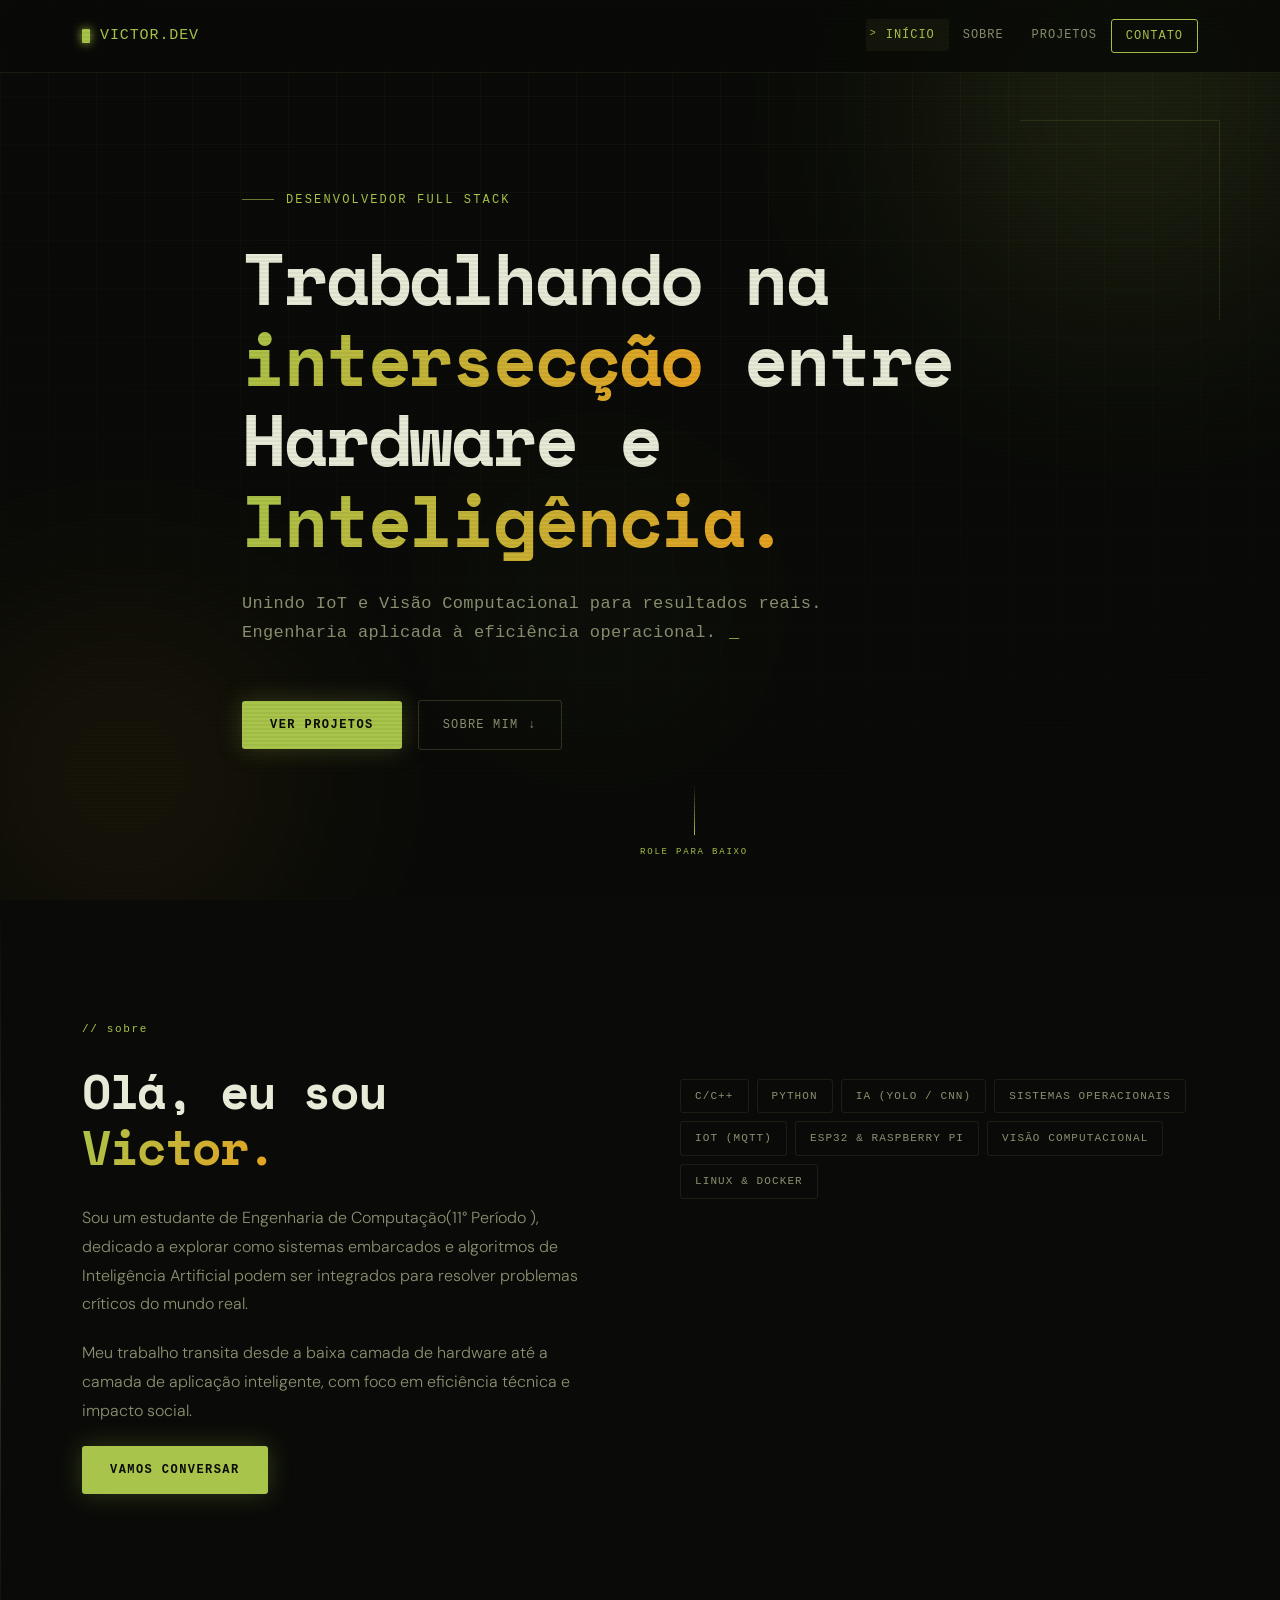
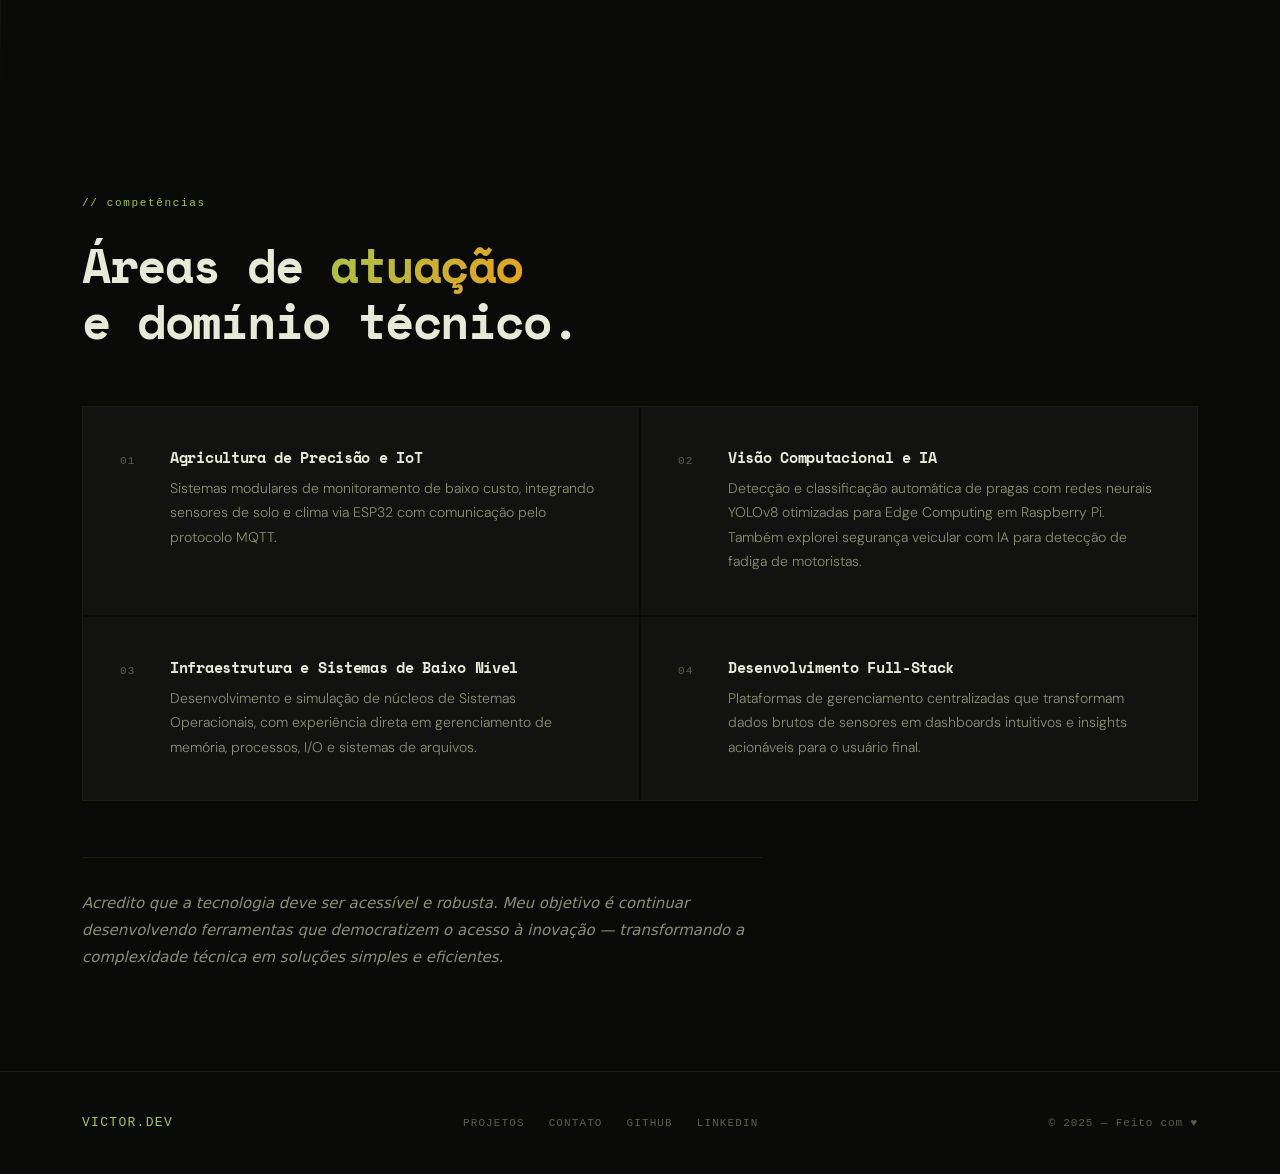
==== commit 8c6327a6: "Update index.html" ====
--- a/index.html
+++ b/index.html
@@ -54,7 +54,8 @@
             Trabalhando na <br><em>intersecção</em> entre <br>Hardware e <em>Inteligência.</em>
         </h1>
         <p class="hero-sub reveal-up delay-2">
-            Design com propósito. Código com precisão.<br>Resultados que impressionam.
+            Unindo IoT e Visão Computacional para resultados reais.<br>
+            Engenharia aplicada à eficiência operacional.
         </p>
         <div class="hero-actions reveal-up delay-3">
             <a href="projetos.html" class="btn-primary-custom">Ver projetos</a>
@@ -79,7 +80,7 @@
                     Olá, eu sou<br><em>Victor.</em>
                 </h2>
                 <p class="reveal-up delay-1">
-                    Sou um desenvolvedor focado em Engenharia de Computação, dedicado a explorar como sistemas embarcados e algoritmos de 
+                    Sou um estudante de Engenharia de Computação(11° Período ), dedicado a explorar como sistemas embarcados e algoritmos de 
                     Inteligência Artificial podem ser integrados para resolver problemas críticos do mundo real.
                 </p>
                 <p class="reveal-up delay-2">
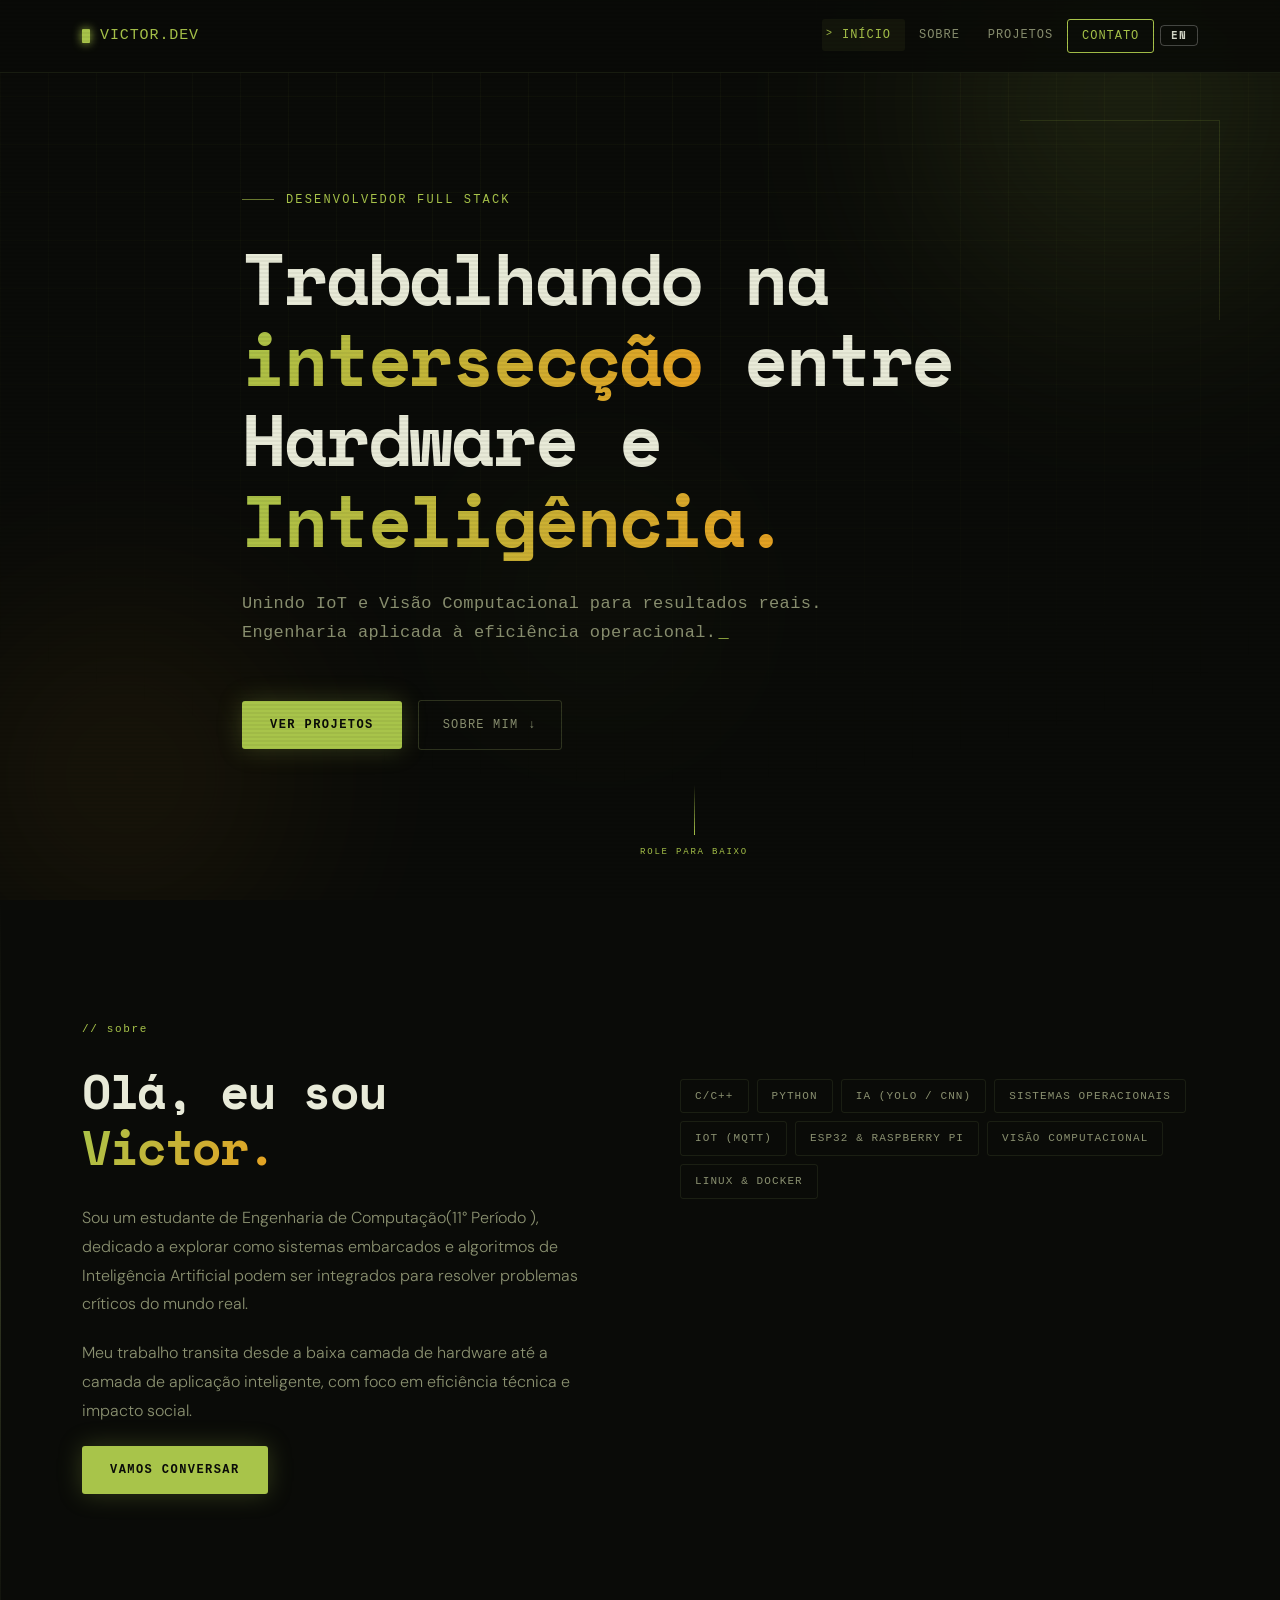
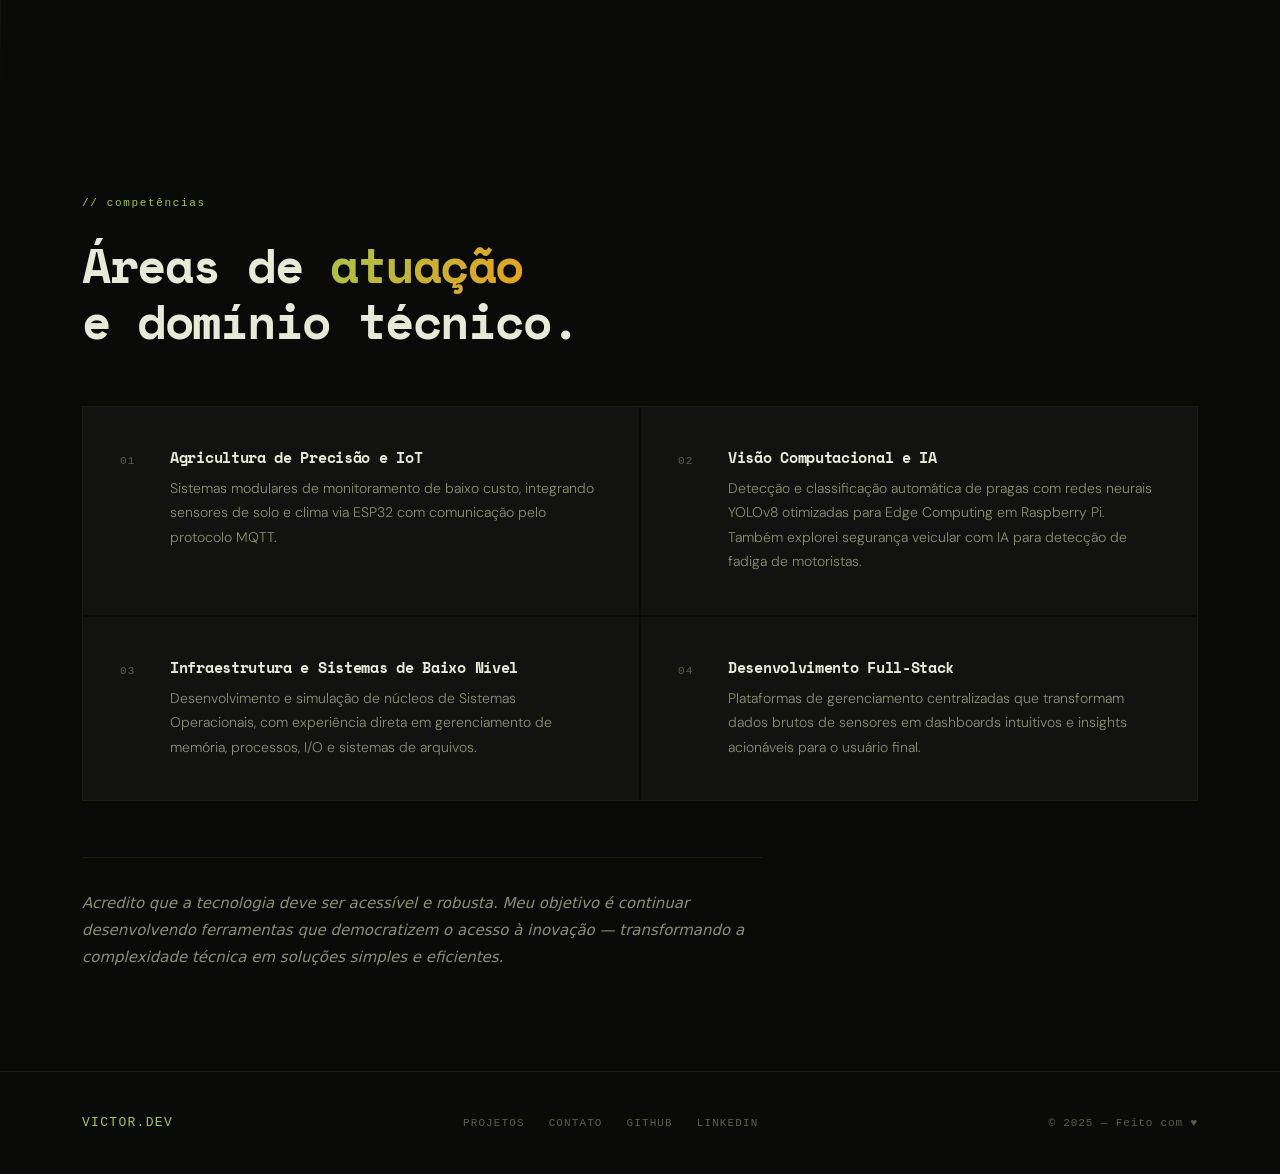
==== commit 02861e81: "update" ====
--- a/index.html
+++ b/index.html
@@ -9,6 +9,25 @@
     <link href="https://fonts.googleapis.com/css2?family=Space+Mono:wght@400;700&family=DM+Sans:opsz,wght@9..40,300;9..40,400;9..40,500&display=swap" rel="stylesheet">
     <link href="css/bootstrap.css" rel="stylesheet">
     <link href="css/style.css" rel="stylesheet">
+    <style>
+    .lang-toggle-btn {
+        background: transparent;
+        border: 1px solid rgba(255,255,255,0.25);
+        color: inherit;
+        font-family: 'Space Mono', monospace;
+        font-size: 11px;
+        font-weight: 700;
+        letter-spacing: 0.08em;
+        padding: 4px 10px;
+        border-radius: 4px;
+        cursor: pointer;
+        transition: background 0.2s, border-color 0.2s;
+        line-height: 1;
+    }
+    .lang-toggle-btn:hover { background: rgba(255,255,255,0.1); border-color: rgba(255,255,255,0.5); }
+    .navbar.scrolled .lang-toggle-btn { border-color: rgba(0,0,0,0.2); }
+    .lang-item { display: flex; align-items: center; margin-left: 6px; }
+    </style>
 </head>
 
 <body data-bs-spy="scroll" data-bs-target="#menu" data-bs-offset="80" tabindex="0">
@@ -29,10 +48,13 @@
 
             <div class="collapse navbar-collapse" id="menu">
                 <ul class="navbar-nav ms-auto">
-                    <li class="nav-item"><a class="nav-link" href="#inicio">Início</a></li>
-                    <li class="nav-item"><a class="nav-link" href="#sobre">Sobre</a></li>
-                    <li class="nav-item"><a class="nav-link" href="projetos.html">Projetos</a></li>
-                    <li class="nav-item"><a class="nav-link nav-cta" href="contato.html">Contato</a></li>
+                    <li class="nav-item"><a class="nav-link" href="#inicio" data-i18n="nav-inicio">Início</a></li>
+                    <li class="nav-item"><a class="nav-link" href="#sobre" data-i18n="nav-sobre">Sobre</a></li>
+                    <li class="nav-item"><a class="nav-link" href="projetos.html" data-i18n="nav-projetos">Projetos</a></li>
+                    <li class="nav-item"><a class="nav-link nav-cta" href="contato.html" data-i18n="nav-contato">Contato</a></li>
+                    <li class="nav-item lang-item">
+                        <button class="lang-toggle-btn" aria-label="Switch to English" title="Switch to English">EN</button>
+                    </li>
                 </ul>
             </div>
         </div>
@@ -49,45 +71,45 @@
     </div>
 
     <div class="container hero-content">
-        <div class="hero-eyebrow reveal-up">Desenvolvedor Full Stack</div>
-        <h1 class="hero-title reveal-up delay-1">
+        <div class="hero-eyebrow reveal-up" data-i18n="hero-eyebrow">Desenvolvedor Full Stack</div>
+        <h1 class="hero-title reveal-up delay-1" data-i18n="hero-title">
             Trabalhando na <br><em>intersecção</em> entre <br>Hardware e <em>Inteligência.</em>
         </h1>
-        <p class="hero-sub reveal-up delay-2">
+        <p class="hero-sub reveal-up delay-2" data-i18n="hero-sub">
             Unindo IoT e Visão Computacional para resultados reais.<br>
             Engenharia aplicada à eficiência operacional.
         </p>
         <div class="hero-actions reveal-up delay-3">
-            <a href="projetos.html" class="btn-primary-custom">Ver projetos</a>
-            <a href="#sobre" class="btn-ghost-custom">Sobre mim <span class="arrow">↓</span></a>
+            <a href="projetos.html" class="btn-primary-custom" data-i18n="hero-btn-proj">Ver projetos</a>
+            <a href="#sobre" class="btn-ghost-custom" data-i18n="hero-btn-sobre">Sobre mim <span class="arrow">↓</span></a>
         </div>
     </div>
 
     <div class="hero-scroll-hint reveal-up delay-4">
         <div class="scroll-line"></div>
-        <span>role para baixo</span>
+        <span data-i18n="hero-scroll">role para baixo</span>
     </div>
 </section>
 
 <!-- SOBRE -->
 <section id="sobre" class="sobre-section">
     <div class="container">
-        <div class="section-label reveal-up">// sobre</div>
+        <div class="section-label reveal-up" data-i18n="label-sobre">// sobre</div>
 
         <div class="sobre-grid">
             <div class="sobre-text">
-                <h2 class="section-title reveal-up">
+                <h2 class="section-title reveal-up" data-i18n="sobre-title">
                     Olá, eu sou<br><em>Victor.</em>
                 </h2>
-                <p class="reveal-up delay-1">
+                <p class="reveal-up delay-1" data-i18n="sobre-p1">
                     Sou um estudante de Engenharia de Computação(11° Período ), dedicado a explorar como sistemas embarcados e algoritmos de 
                     Inteligência Artificial podem ser integrados para resolver problemas críticos do mundo real.
                 </p>
-                <p class="reveal-up delay-2">
+                <p class="reveal-up delay-2" data-i18n="sobre-p2">
                     Meu trabalho transita desde a baixa camada de hardware até a camada de 
                     aplicação inteligente, com foco em eficiência técnica e impacto social.
                 </p>
-                <a href="contato.html" class="btn-primary-custom reveal-up delay-3">Vamos conversar</a>
+                <a href="contato.html" class="btn-primary-custom reveal-up delay-3" data-i18n="sobre-btn">Vamos conversar</a>
             </div>
 
             <div class="sobre-skills reveal-up delay-1">
@@ -108,10 +130,10 @@
 <section id="competencias" class="competencias-section">
     <div class="container">
 
-        <div class="section-label reveal-up">// competências</div>
+        <div class="section-label reveal-up" data-i18n="label-comp">// competências</div>
 
         <div class="comp-header reveal-up delay-1">
-            <h2 class="section-title">
+            <h2 class="section-title" data-i18n="comp-title">
                 Áreas de <em>atuação</em><br>e domínio técnico.
             </h2>
         </div>
@@ -121,39 +143,39 @@
             <div class="comp-card reveal-up delay-1">
                 <div class="comp-number">01</div>
                 <div class="comp-content">
-                    <h4>Agricultura de Precisão e IoT</h4>
-                    <p>Sistemas modulares de monitoramento de baixo custo, integrando sensores de solo e clima via ESP32 com comunicação pelo protocolo MQTT.</p>
+                    <h4 data-i18n="comp-01-title">Agricultura de Precisão e IoT</h4>
+                    <p data-i18n="comp-01-p">Sistemas modulares de monitoramento de baixo custo, integrando sensores de solo e clima via ESP32 com comunicação pelo protocolo MQTT.</p>
                 </div>
             </div>
 
             <div class="comp-card reveal-up delay-2">
                 <div class="comp-number">02</div>
                 <div class="comp-content">
-                    <h4>Visão Computacional e IA</h4>
-                    <p>Detecção e classificação automática de pragas com redes neurais YOLOv8 otimizadas para Edge Computing em Raspberry Pi. Também explorei segurança veicular com IA para detecção de fadiga de motoristas.</p>
+                    <h4 data-i18n="comp-02-title">Visão Computacional e IA</h4>
+                    <p data-i18n="comp-02-p">Detecção e classificação automática de pragas com redes neurais YOLOv8 otimizadas para Edge Computing em Raspberry Pi. Também explorei segurança veicular com IA para detecção de fadiga de motoristas.</p>
                 </div>
             </div>
 
             <div class="comp-card reveal-up delay-3">
                 <div class="comp-number">03</div>
                 <div class="comp-content">
-                    <h4>Infraestrutura e Sistemas de Baixo Nível</h4>
-                    <p>Desenvolvimento e simulação de núcleos de Sistemas Operacionais, com experiência direta em gerenciamento de memória, processos, I/O e sistemas de arquivos.</p>
+                    <h4 data-i18n="comp-03-title">Infraestrutura e Sistemas de Baixo Nível</h4>
+                    <p data-i18n="comp-03-p">Desenvolvimento e simulação de núcleos de Sistemas Operacionais, com experiência direta em gerenciamento de memória, processos, I/O e sistemas de arquivos.</p>
                 </div>
             </div>
 
             <div class="comp-card reveal-up delay-4">
                 <div class="comp-number">04</div>
                 <div class="comp-content">
-                    <h4>Desenvolvimento Full-Stack</h4>
-                    <p>Plataformas de gerenciamento centralizadas que transformam dados brutos de sensores em dashboards intuitivos e insights acionáveis para o usuário final.</p>
+                    <h4 data-i18n="comp-04-title">Desenvolvimento Full-Stack</h4>
+                    <p data-i18n="comp-04-p">Plataformas de gerenciamento centralizadas que transformam dados brutos de sensores em dashboards intuitivos e insights acionáveis para o usuário final.</p>
                 </div>
             </div>
 
         </div>
 
         <div class="comp-footer reveal-up">
-            <p>Acredito que a tecnologia deve ser acessível e robusta. Meu objetivo é continuar desenvolvendo ferramentas que democratizem o acesso à inovação — transformando a complexidade técnica em soluções simples e eficientes.</p>
+            <p data-i18n="comp-footer-p">Acredito que a tecnologia deve ser acessível e robusta. Meu objetivo é continuar desenvolvendo ferramentas que democratizem o acesso à inovação — transformando a complexidade técnica em soluções simples e eficientes.</p>
         </div>
 
     </div>
@@ -165,12 +187,12 @@
         <div class="footer-inner">
             <div class="footer-brand">Victor.Dev</div>
             <div class="footer-links">
-                <a href="projetos.html">Projetos</a>
-                <a href="contato.html">Contato</a>
+                <a href="projetos.html" data-i18n="footer-projetos">Projetos</a>
+                <a href="contato.html" data-i18n="footer-contato">Contato</a>
                 <a href="https://github.com" target="_blank">GitHub</a>
                 <a href="https://linkedin.com" target="_blank">LinkedIn</a>
             </div>
-            <div class="footer-copy">© 2025 — Feito com ♥</div>
+            <div class="footer-copy" data-i18n="footer-copy">© 2025 — Feito com ♥</div>
         </div>
     </div>
 </foot>
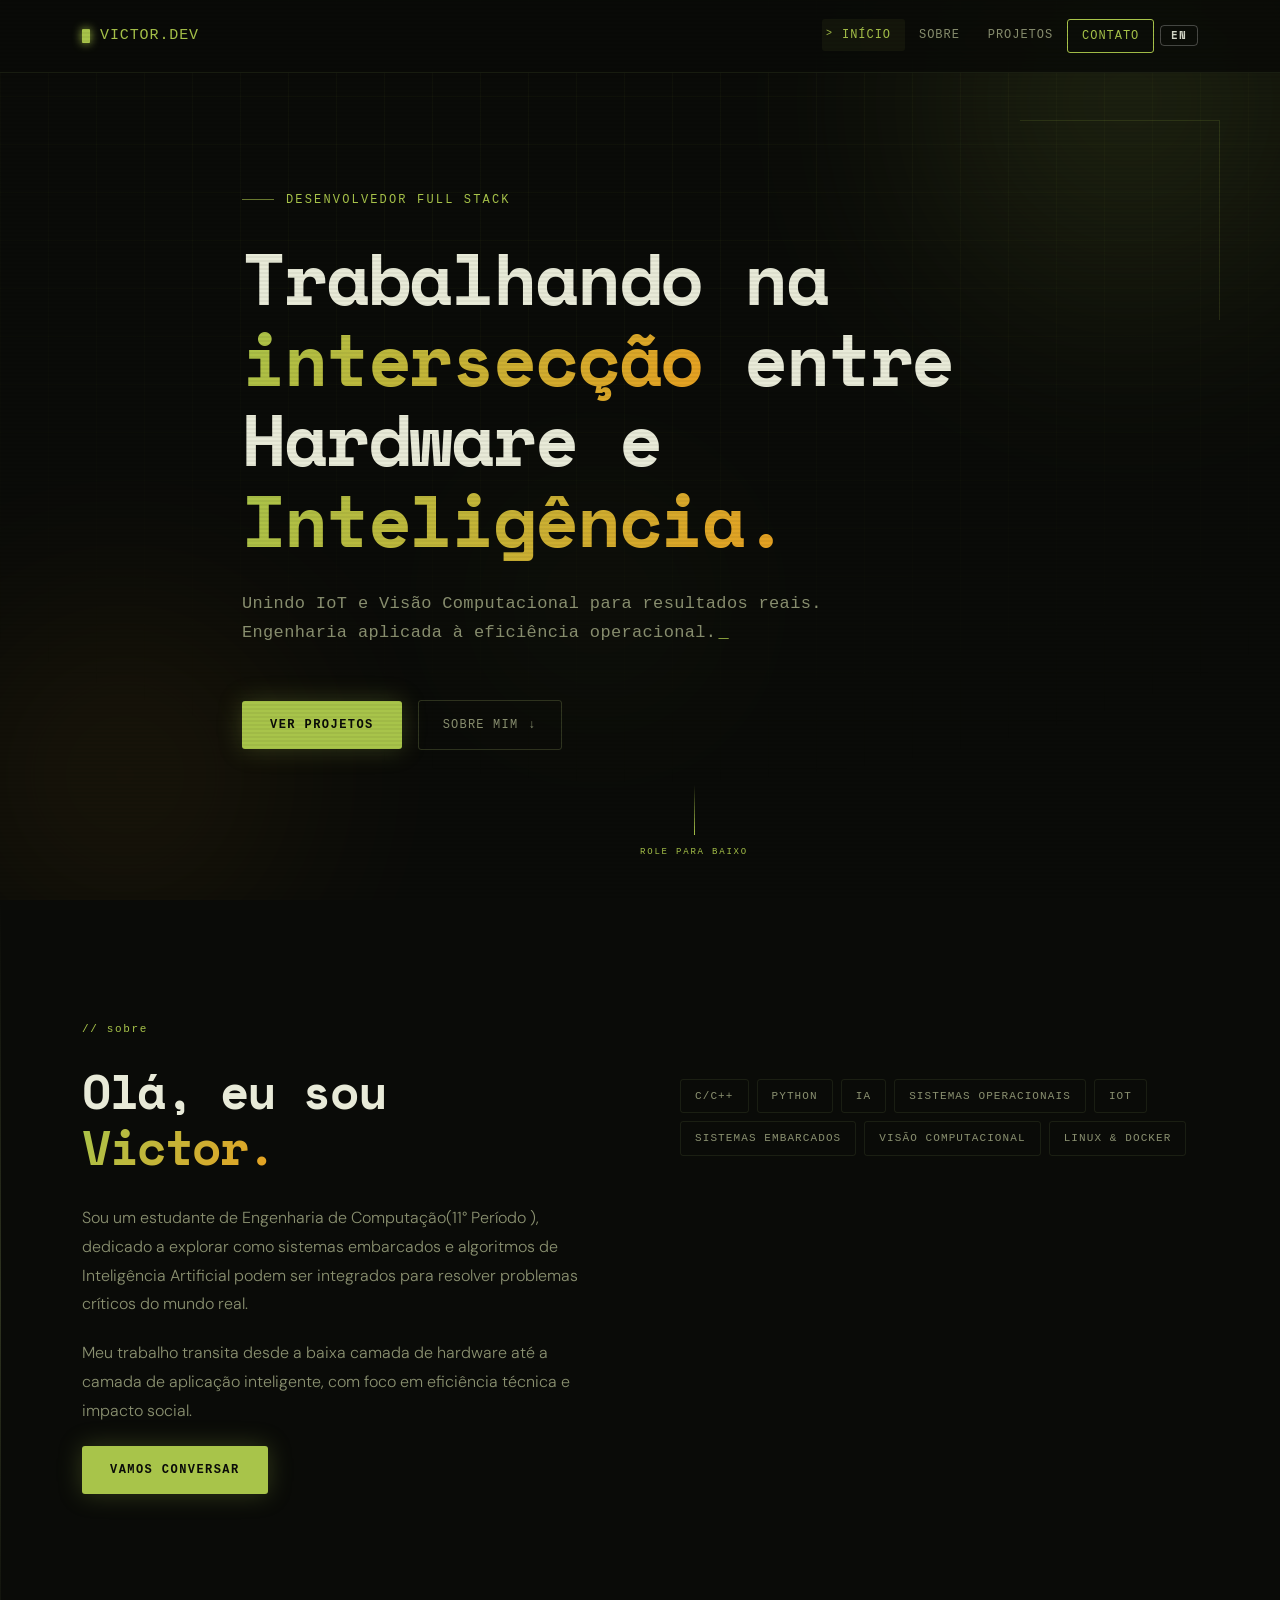
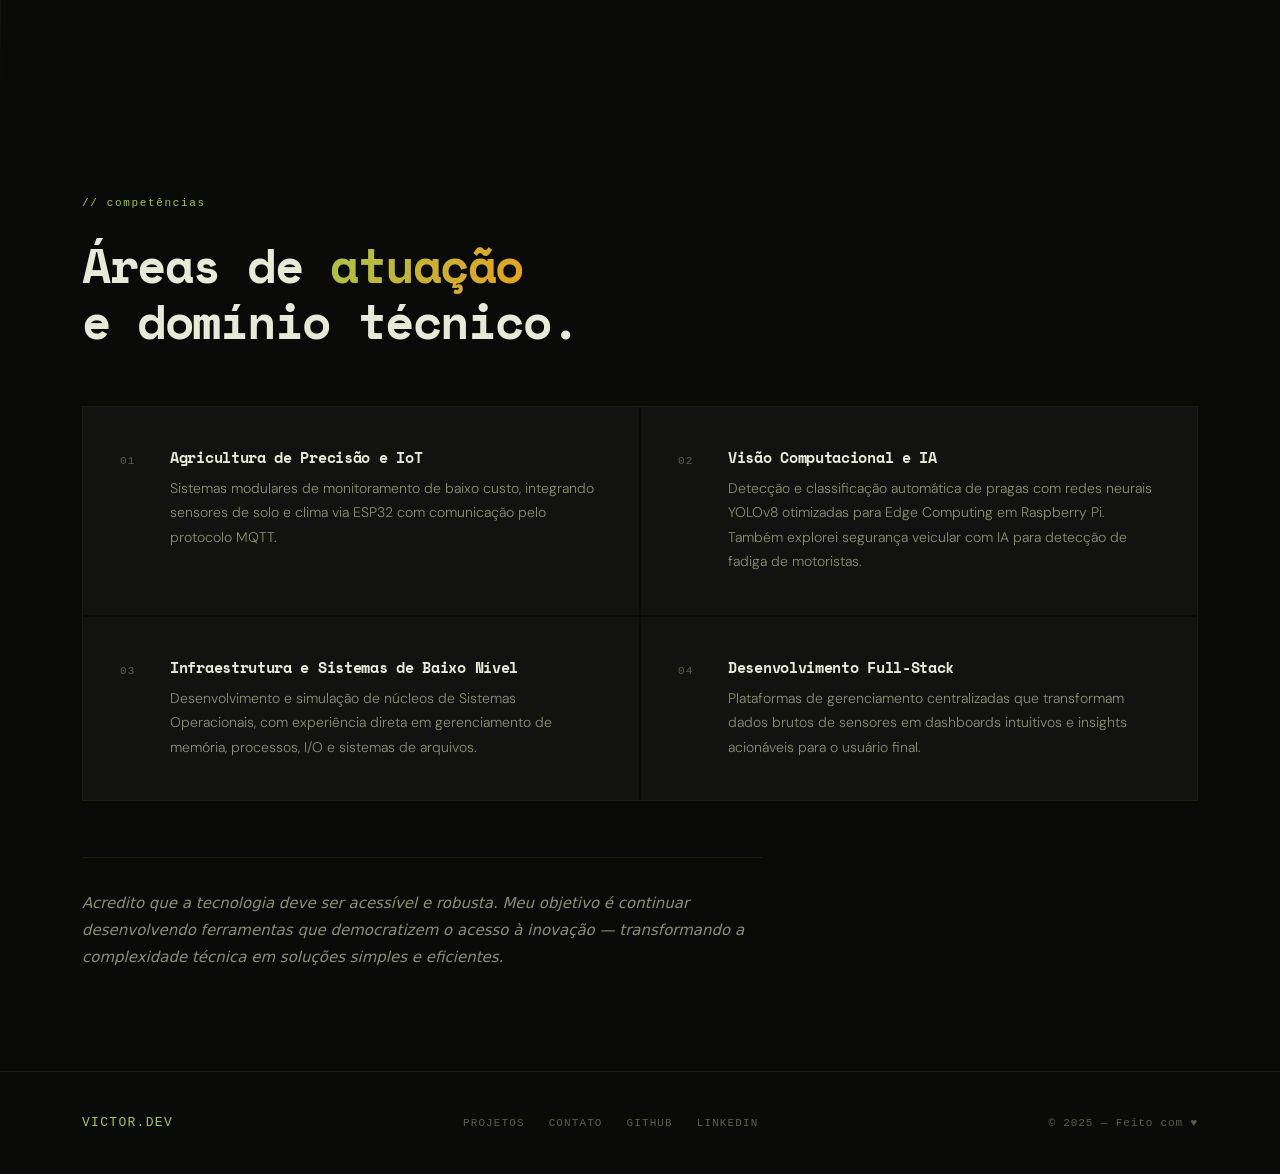
==== commit 8a61269f: "Update index.html" ====
--- a/index.html
+++ b/index.html
@@ -115,10 +115,10 @@
             <div class="sobre-skills reveal-up delay-1">
                 <div class="skill-chip">C/C++</div>
                 <div class="skill-chip">Python</div>
-                <div class="skill-chip">IA (YOLO / CNN)</div>
+                <div class="skill-chip">IA</div>
                 <div class="skill-chip">Sistemas Operacionais</div>
-                <div class="skill-chip">IoT (MQTT)</div>
-                <div class="skill-chip">ESP32 & Raspberry Pi</div>
+                <div class="skill-chip">IoT</div>
+                <div class="skill-chip">Sistemas Embarcados</div>
                 <div class="skill-chip">Visão Computacional</div>
                 <div class="skill-chip">Linux & Docker</div>
             </div>
--- a/css/style.css
+++ b/css/style.css
@@ -306,8 +306,9 @@
     margin-bottom: 28px;
 }
 
-.hero-title em {
-    font-style: normal;
+.hero-title em,
+.page-title em {
+    font-style: normal !important;
     color: transparent;
     background: linear-gradient(120deg, var(--accent) 0%, var(--accent-2) 100%);
     -webkit-background-clip: text;
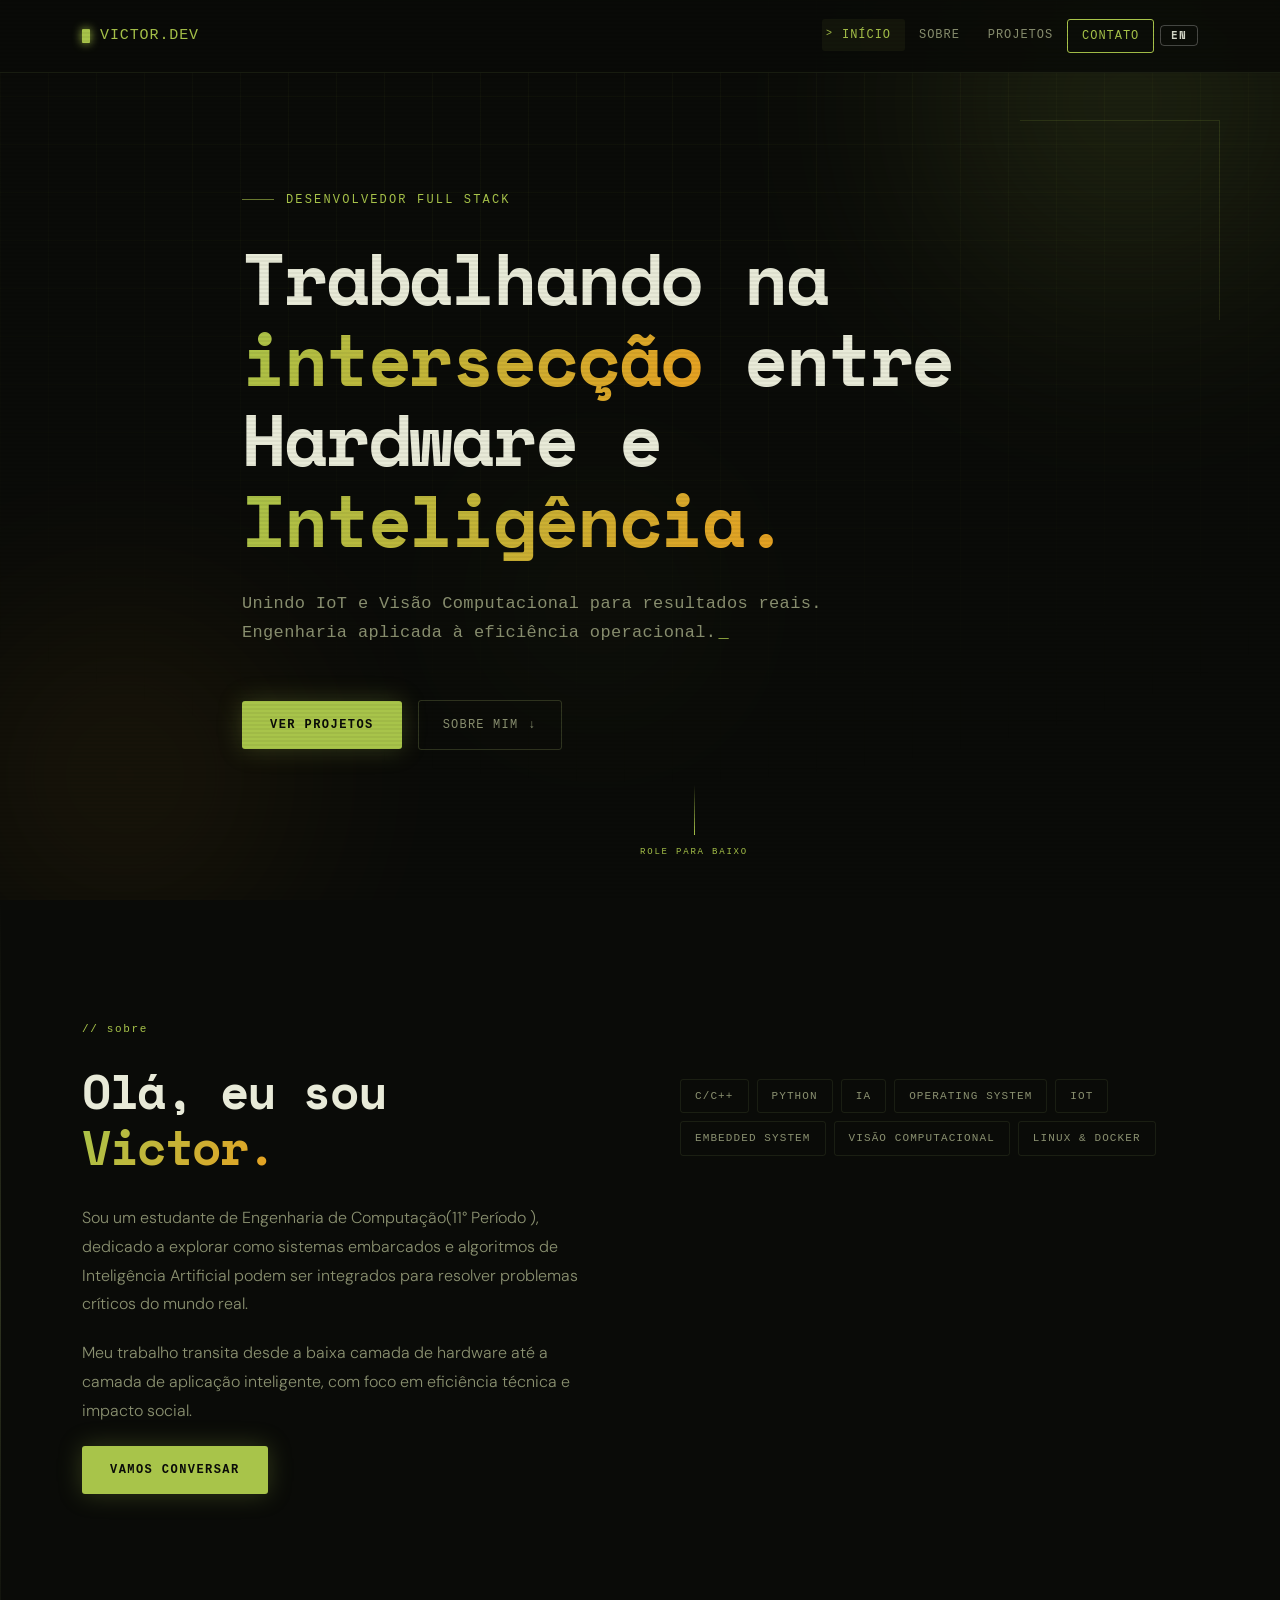
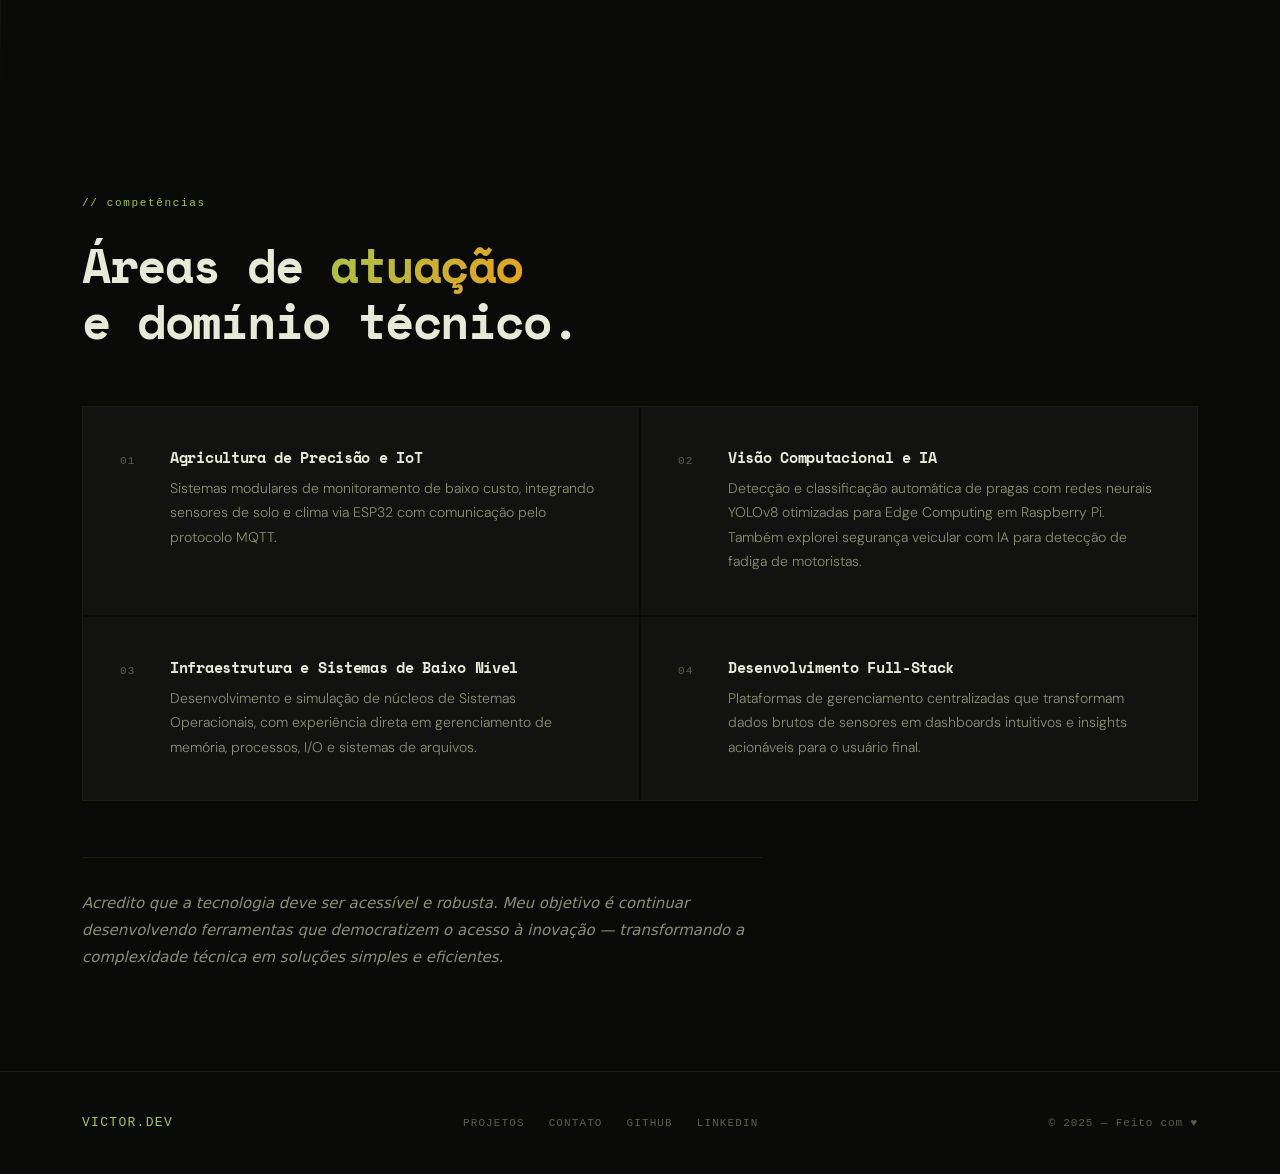
==== commit 161a8501: "Update index.html" ====
--- a/index.html
+++ b/index.html
@@ -116,9 +116,9 @@
                 <div class="skill-chip">C/C++</div>
                 <div class="skill-chip">Python</div>
                 <div class="skill-chip">IA</div>
-                <div class="skill-chip">Sistemas Operacionais</div>
+                <div class="skill-chip">Operating System</div>
                 <div class="skill-chip">IoT</div>
-                <div class="skill-chip">Sistemas Embarcados</div>
+                <div class="skill-chip">Embedded System</div>
                 <div class="skill-chip">Visão Computacional</div>
                 <div class="skill-chip">Linux & Docker</div>
             </div>
